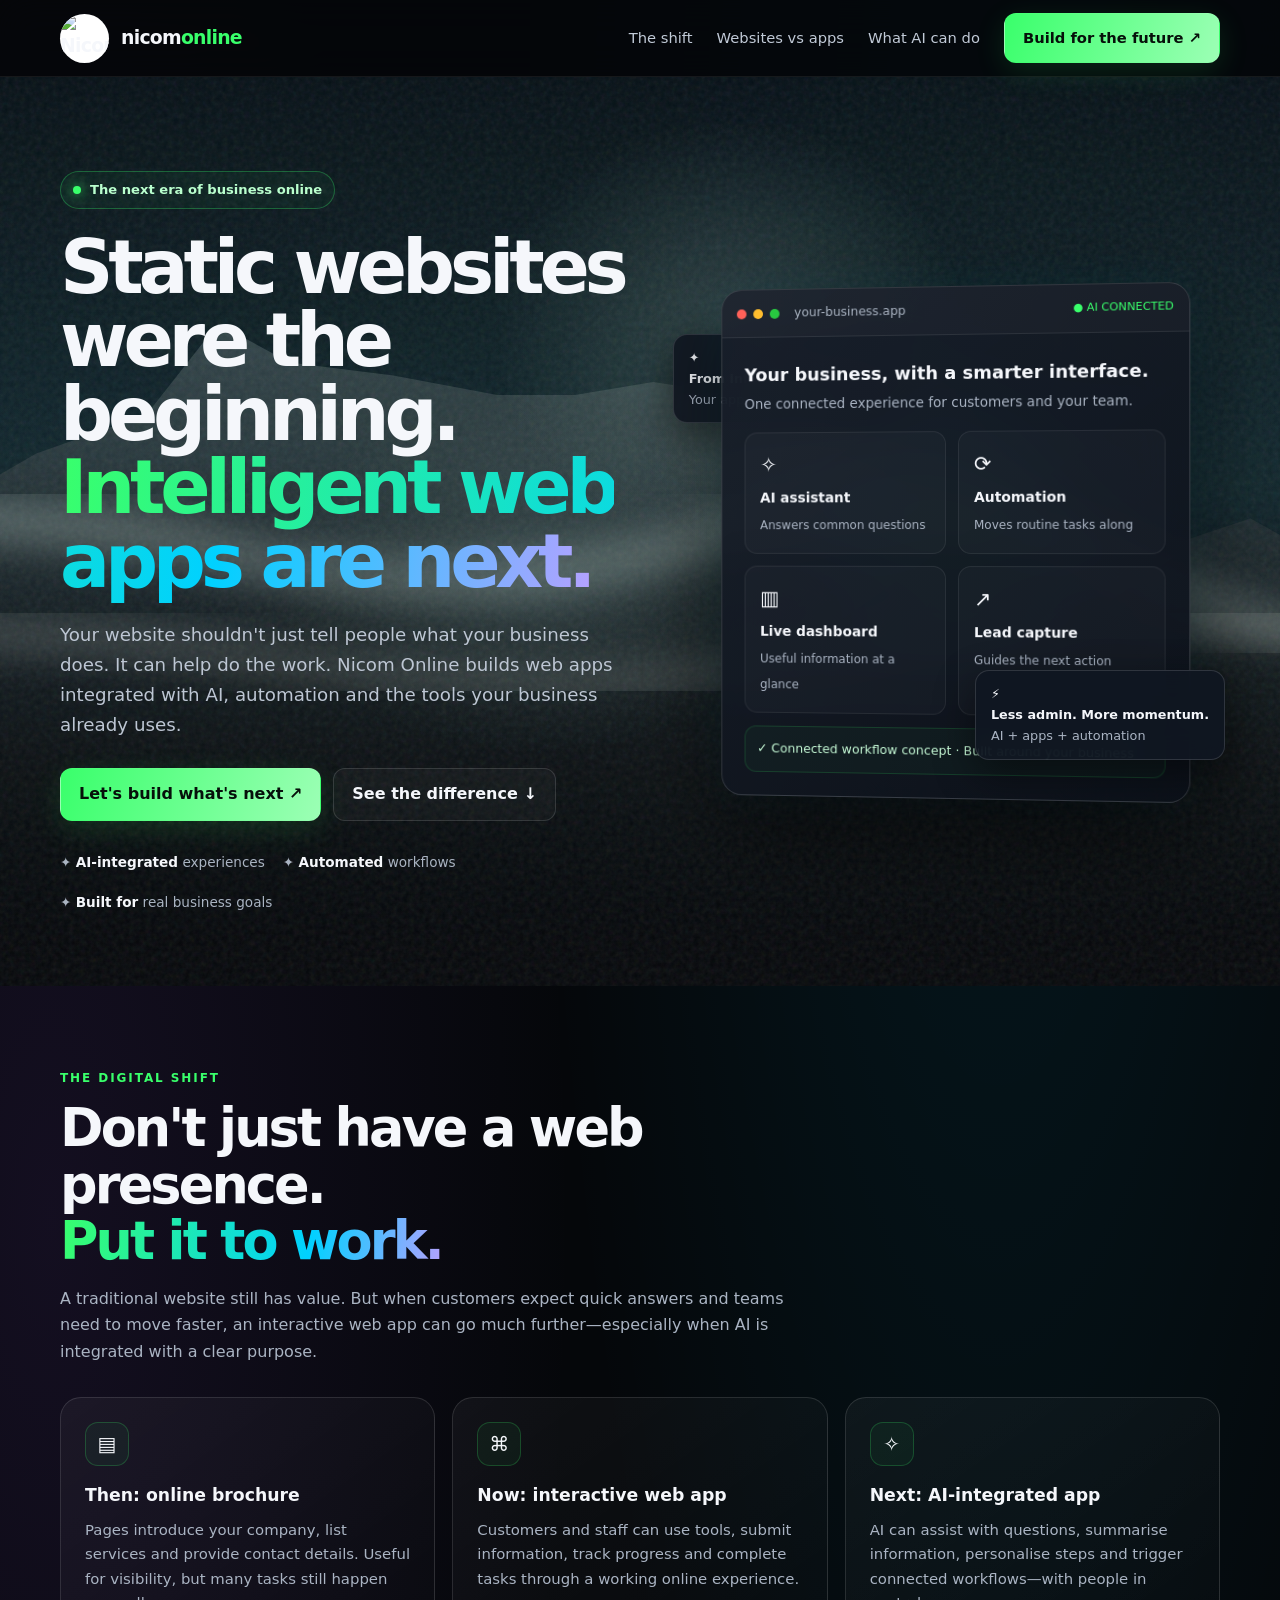
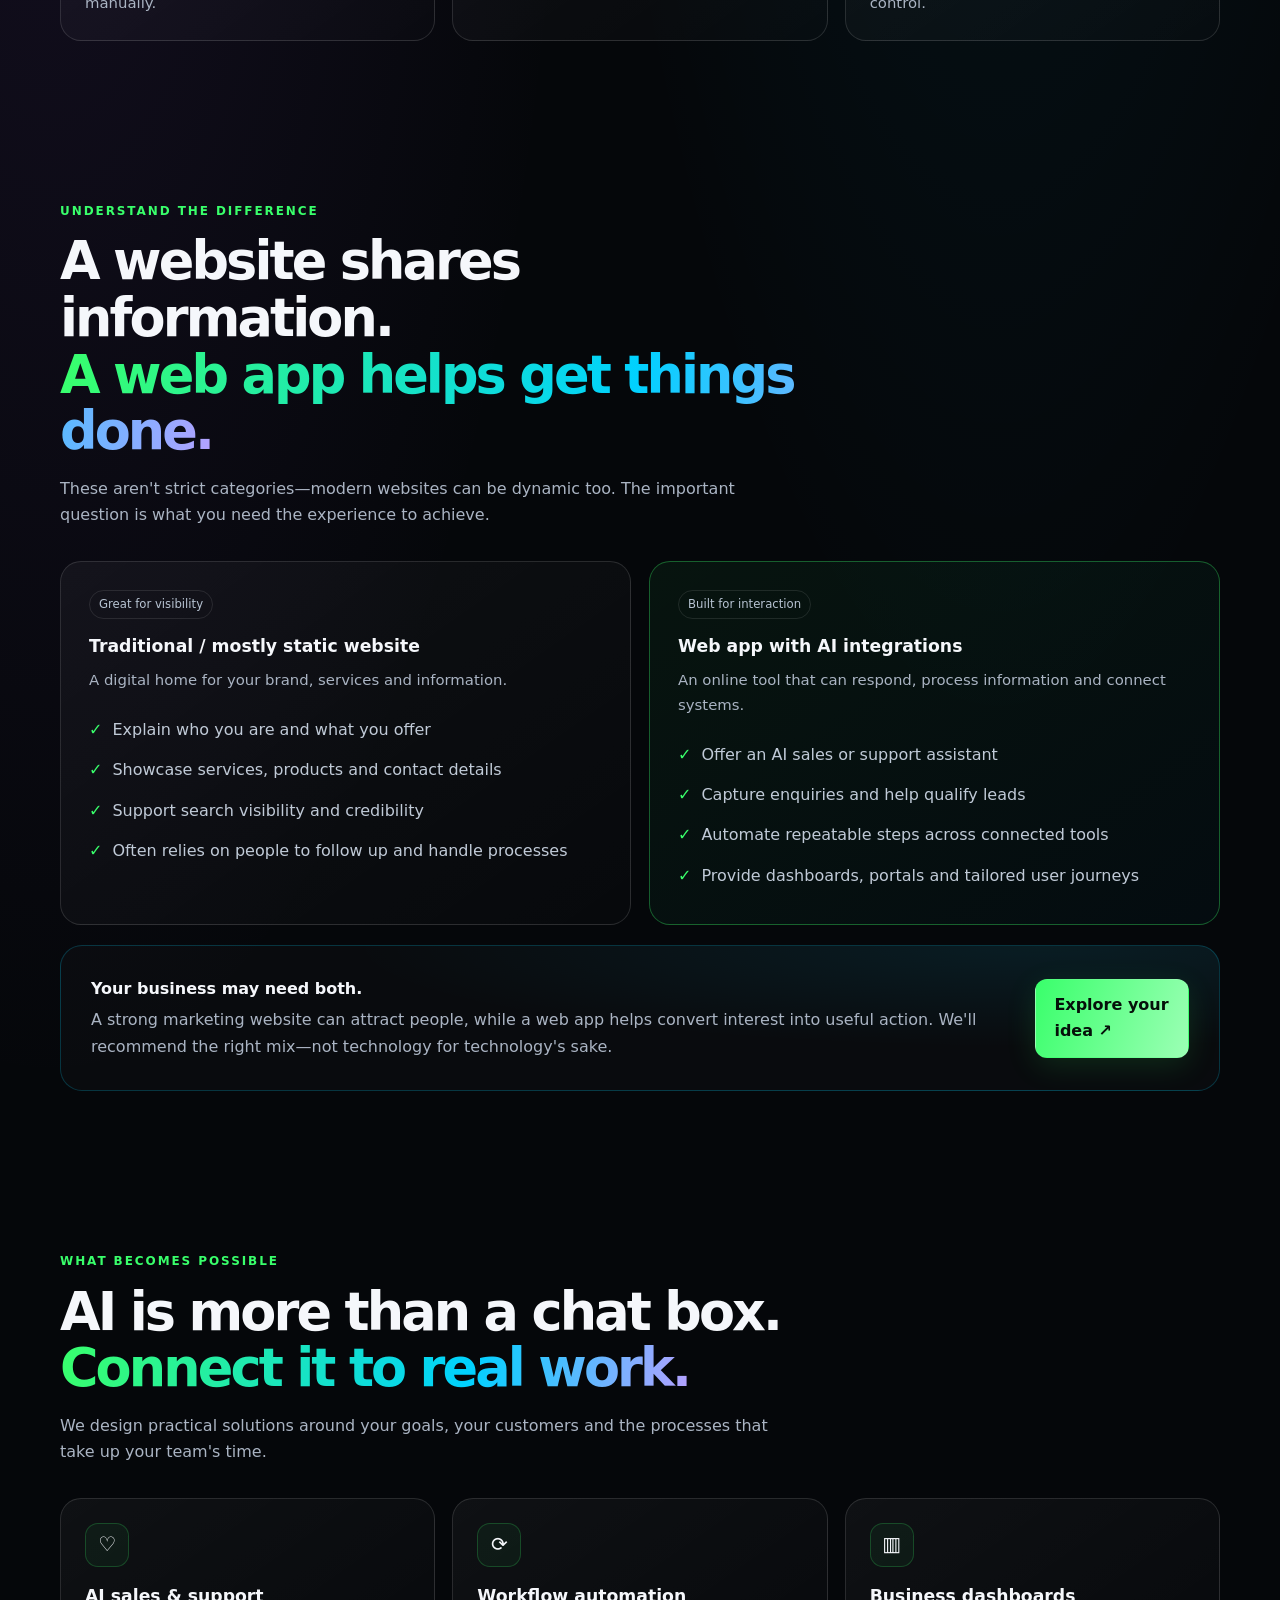
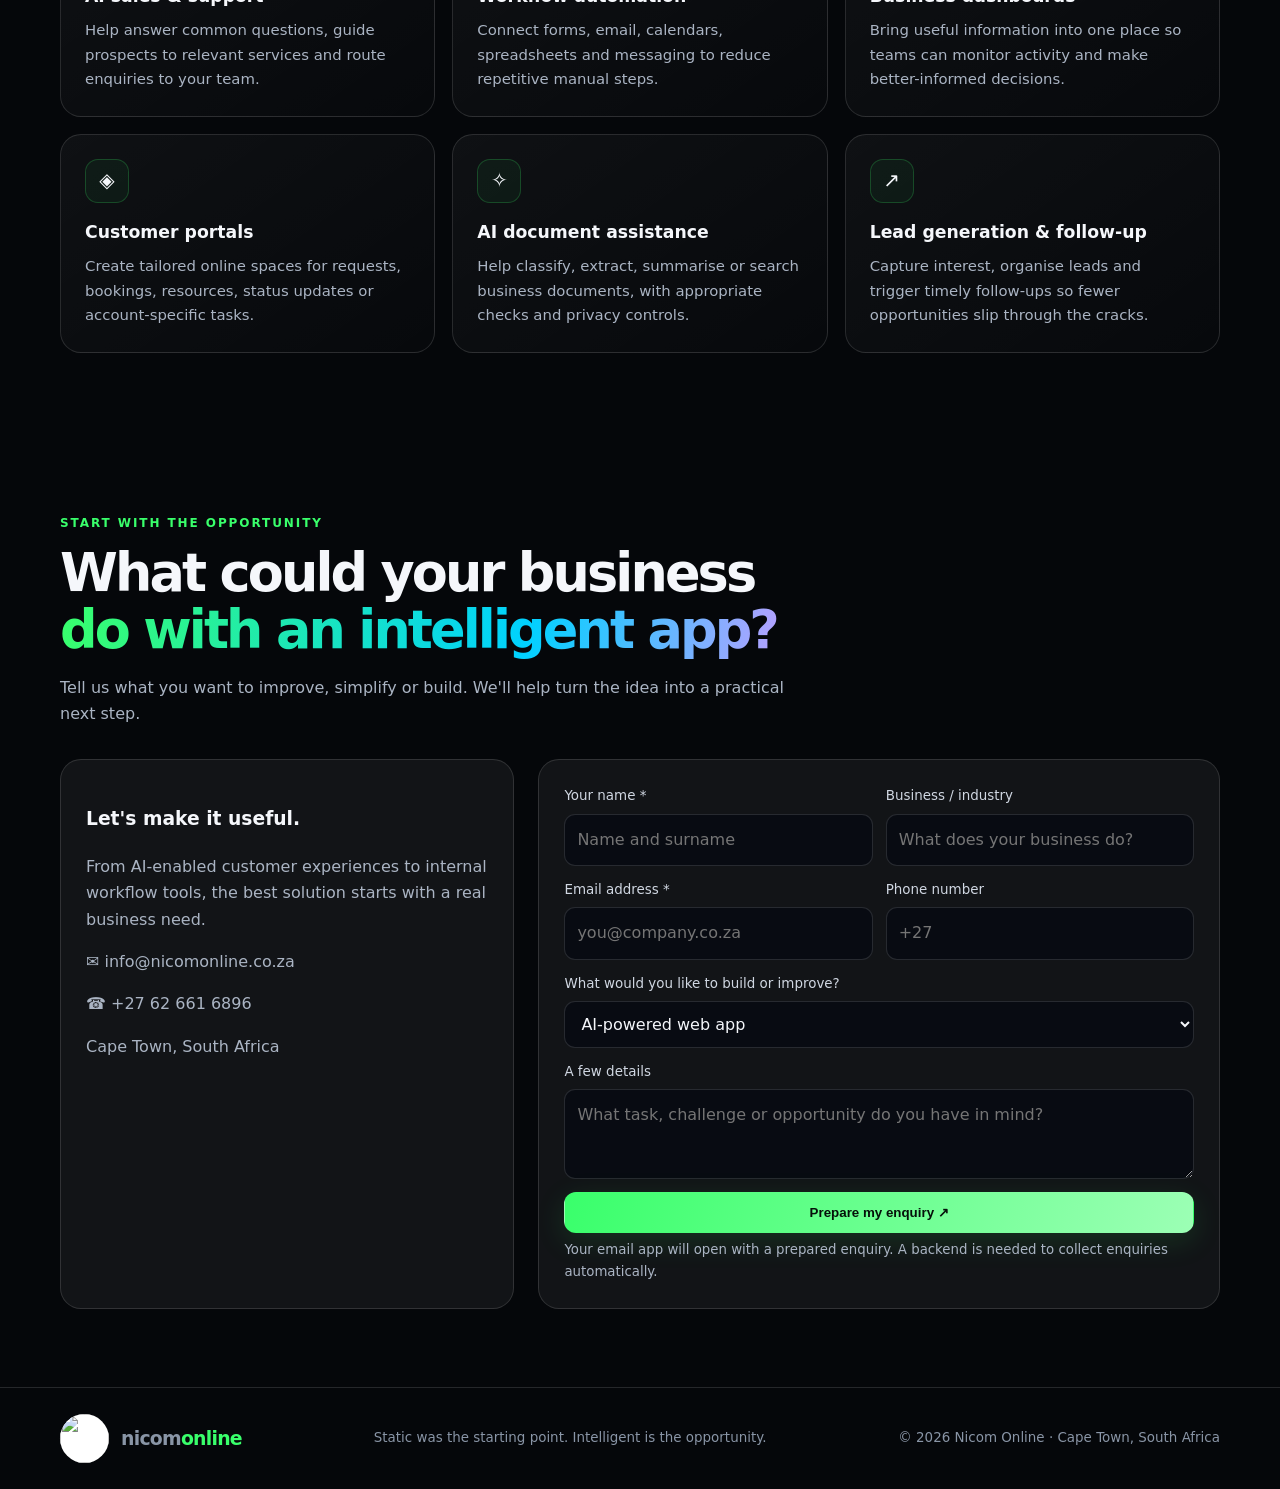
==== index.html @ d686a3f2 "Add grainy foggy Table Mountain-inspired hero background" ====
<!doctype html>
<html lang="en">
<head>
<meta charset="utf-8"><meta name="viewport" content="width=device-width,initial-scale=1"><meta name="theme-color" content="#05070a">
<meta name="description" content="Static websites are only the starting point. Nicom Online builds intelligent web apps with AI integrations that help South African businesses automate work, serve customers and grow.">
<title>Nicom Online — The future is an intelligent web app</title>
<style>
:root{--bg:#05070a;--panel:rgba(255,255,255,.055);--line:rgba(255,255,255,.13);--text:#f5f7fb;--muted:#aab4c3;--green:#39ff6b;--cyan:#00d1ff;--violet:#7b45bd}*{box-sizing:border-box}html{scroll-behavior:smooth;scroll-padding-top:90px}body{margin:0;background:radial-gradient(ellipse at 78% 4%,#00d1ff18,transparent 34%),radial-gradient(ellipse at 4% 26%,#7b45bd20,transparent 30%),var(--bg);color:var(--text);font:16px/1.65 Inter,system-ui,-apple-system,"Segoe UI",sans-serif}a{color:inherit;text-decoration:none}.wrap{width:min(1160px,calc(100% - 40px));margin:auto}.nav{position:sticky;top:0;z-index:20;background:#05070ad9;backdrop-filter:blur(18px);border-bottom:1px solid #ffffff12}.navin{height:76px;display:flex;align-items:center;justify-content:space-between;gap:20px}.brand{display:flex;align-items:center;gap:12px;font-weight:850;font-size:1.18rem;letter-spacing:-.04em}.brand img{width:49px;height:49px;object-fit:contain;border-radius:50%;background:#fff}.brand em{font-style:normal;color:var(--green)}nav{display:flex;align-items:center;gap:24px;color:#c1cad7;font-size:.92rem}nav a:hover{color:var(--green)}.btn{display:inline-flex;align-items:center;justify-content:center;gap:9px;padding:12px 18px;border-radius:12px;font-weight:800;border:1px solid transparent;transition:.2s;cursor:pointer}.btn:hover{transform:translateY(-2px)}.primary{background:linear-gradient(110deg,var(--green),#9cffb5);color:#06100a;box-shadow:0 8px 30px #39ff6b20}.ghost{border-color:var(--line);background:#ffffff08}.hero{position:relative;isolation:isolate;padding:94px 0 72px;overflow:hidden;background:linear-gradient(180deg,rgba(3,10,13,.48),rgba(3,10,13,.35) 48%,#05070a 100%)}.hero:before{content:"";position:absolute;inset:0;z-index:-2;opacity:.9;background-image:radial-gradient(ellipse at 57% 28%,rgba(174,211,197,.22),transparent 23%),radial-gradient(ellipse at 67% 42%,rgba(181,210,205,.24),transparent 17%),radial-gradient(ellipse at 42% 55%,rgba(152,190,188,.19),transparent 25%),linear-gradient(180deg,transparent 0%,rgba(4,12,15,.05) 42%,#05070a 100%),url("data:image/svg+xml,%3Csvg xmlns='http://www.w3.org/2000/svg' viewBox='0 0 1600 700' preserveAspectRatio='xMidYMid slice'%3E%3Cdefs%3E%3ClinearGradient id='m' x2='0' y2='1'%3E%3Cstop stop-color='%23384c50'/%3E%3Cstop offset='1' stop-color='%23030a0d'/%3E%3C/linearGradient%3E%3Cfilter id='f'%3E%3CfeGaussianBlur stdDeviation='15'/%3E%3C/filter%3E%3C/defs%3E%3Cpath d='M0 430L120 390 240 345 335 290 420 260 475 190 530 220 610 230 690 245 750 245 810 235 875 245 940 255 1010 290 1100 320 1180 370 1270 340 1360 390 1450 415 1600 450V700H0Z' fill='url(%23m)'/%3E%3Cpath d='M0 375Q260 315 470 365T850 355T1200 390T1600 370' fill='none' stroke='%23b2c8c2' stroke-opacity='.55' stroke-width='32' filter='url(%23f)'/%3E%3Cpath d='M0 450Q270 410 520 450T980 440T1600 455' fill='none' stroke='%23d5e3db' stroke-opacity='.45' stroke-width='24' filter='url(%23f)'/%3E%3C/svg%3E"),linear-gradient(180deg,#061117 0%,#132c32 46%,#071014 76%);background-size:cover;background-position:center;}.hero:after{content:"";position:absolute;inset:0;z-index:-1;pointer-events:none;opacity:.14;background-image:url("data:image/svg+xml,%3Csvg viewBox='0 0 180 180' xmlns='http://www.w3.org/2000/svg'%3E%3Cfilter id='n'%3E%3CfeTurbulence type='fractalNoise' baseFrequency='.92' numOctaves='3' stitchTiles='stitch'/%3E%3C/filter%3E%3Crect width='100%25' height='100%25' filter='url(%23n)' opacity='.65'/%3E%3C/svg%3E");mix-blend-mode:screen}.hero-grid{position:relative;z-index:1;display:grid;grid-template-columns:1.04fr .96fr;gap:45px;align-items:center}.eyebrow{display:inline-flex;gap:9px;align-items:center;border:1px solid #39ff6b4a;border-radius:50px;padding:7px 12px;color:#baffce;background:#39ff6b0b;font-size:.82rem;font-weight:750}.pulse{width:8px;height:8px;border-radius:50%;background:var(--green);box-shadow:0 0 13px var(--green)}h1{font-size:clamp(2.8rem,5.8vw,5.35rem);line-height:.99;letter-spacing:-.07em;margin:22px 0}h2{font-size:clamp(2rem,4.1vw,3.45rem);line-height:1.08;letter-spacing:-.055em;margin:10px 0 15px}.grad{background:linear-gradient(100deg,var(--green),var(--cyan) 65%,#b5a1ff);background-clip:text;-webkit-background-clip:text;color:transparent}.lead{font-size:1.14rem;color:#bdc6d3;max-width:620px}.actions{display:flex;gap:12px;flex-wrap:wrap;margin-top:28px}.proof{display:flex;gap:18px;flex-wrap:wrap;color:#aab4c2;font-size:.85rem;margin-top:30px}.proof b{color:#f5f7fb}.window-wrap{position:relative;min-height:445px;display:grid;place-items:center}.glow{position:absolute;width:310px;height:310px;border-radius:50%;background:radial-gradient(circle,#39ff6b4a,#00d1ff24 48%,transparent 72%);filter:blur(12px);animation:float 7s ease-in-out infinite}.window{position:relative;width:min(100%,470px);border:1px solid #ffffff26;border-radius:21px;overflow:hidden;background:linear-gradient(145deg,#171e29ed,#0b1019f2);box-shadow:0 30px 90px #0009,0 0 50px #00d1ff12;backdrop-filter:blur(22px);transform:perspective(1000px) rotateY(-4deg)}.titlebar{height:48px;display:flex;align-items:center;gap:7px;padding:0 15px;border-bottom:1px solid #ffffff14;background:#ffffff06}.control{width:10px;height:10px;border-radius:50%;background:#ff6159}.control:nth-child(2){background:#ffbd2e}.control:nth-child(3){background:#28c840}.windowname{margin-left:8px;color:#aab4c2;font-size:.78rem}.status{margin-left:auto;color:var(--green);font-size:.7rem}.appbody{padding:23px}.appbody h3{margin:0;font-size:1.12rem}.appbody>p{margin:3px 0 18px;color:var(--muted);font-size:.85rem}.modules{display:grid;grid-template-columns:1fr 1fr;gap:12px}.module{border:1px solid #ffffff12;background:#ffffff06;border-radius:13px;padding:15px}.module span{font-size:1.3rem}.module b{display:block;font-size:.87rem;margin:5px 0 2px}.module small{color:var(--muted);font-size:.75rem}.activity{margin-top:13px;border:1px solid #39ff6b27;background:#39ff6b08;border-radius:12px;padding:12px;font-size:.79rem;color:#c7fbd7}.float{position:absolute;padding:12px 15px;background:#101722e8;border:1px solid #ffffff22;border-radius:14px;box-shadow:0 14px 40px #0007;font-size:.8rem;backdrop-filter:blur(15px)}.float b{display:block}.f1{top:48px;left:-12px}.f2{right:-5px;bottom:39px}.section{padding:78px 0}.head{max-width:740px;margin-bottom:32px}.kicker{font-size:.75rem;text-transform:uppercase;letter-spacing:.16em;font-weight:850;color:var(--green)}.head p,.muted{color:var(--muted)}.grid{display:grid;grid-template-columns:repeat(3,1fr);gap:17px}.card{border:1px solid var(--line);border-radius:21px;padding:24px;background:linear-gradient(145deg,#ffffff0b,#ffffff03);transition:transform .25s,border-color .25s}.card:hover{transform:translateY(-5px);border-color:#39ff6b60}\n/* Then / Now / Next: neon glassmorphism cards */\n#shift .grid .card{position:relative;overflow:hidden;background:linear-gradient(145deg,rgba(255,255,255,.105),rgba(255,255,255,.025));backdrop-filter:blur(18px);-webkit-backdrop-filter:blur(18px);border:1px solid rgba(57,255,107,.38);box-shadow:inset 0 1px 0 rgba(255,255,255,.12),0 0 18px rgba(57,255,107,.10),0 12px 35px rgba(0,0,0,.22)}\n#shift .grid .card:before{content:\"\";position:absolute;inset:0;pointer-events:none;background:linear-gradient(130deg,rgba(57,255,107,.10),transparent 48%);opacity:.8}\n#shift .grid .card>*{position:relative}\n#shift .grid .card:hover{transform:translateY(-7px);border-color:rgba(57,255,107,.9);box-shadow:inset 0 1px 0 rgba(255,255,255,.18),0 0 12px rgba(57,255,107,.35),0 0 34px rgba(57,255,107,.20),0 18px 42px rgba(0,0,0,.32)}\n#shift .grid .card .ico{box-shadow:0 0 18px rgba(57,255,107,.15);border-color:rgba(57,255,107,.48)}.ico{display:grid;place-items:center;width:44px;height:44px;border:1px solid #39ff6b35;background:#39ff6b0c;border-radius:13px;margin-bottom:15px;font-size:1.25rem}.card h3{margin:0 0 8px;font-size:1.08rem}.card p{margin:0;color:var(--muted);font-size:.93rem}.compare{display:grid;grid-template-columns:1fr 1fr;gap:18px}.compare .card{padding:28px}.compare .card:last-child{border-color:#39ff6b55;background:linear-gradient(145deg,#39ff6b0e,#00d1ff07)}.badge{display:inline-block;border:1px solid #ffffff1a;border-radius:50px;padding:4px 9px;font-size:.73rem;color:#b7c3d2;margin-bottom:13px}.ticks{padding:0;list-style:none;margin:17px 0 0}.ticks li{padding:7px 0;color:#c0cad7}.ticks li:before{content:"✓";color:var(--green);font-weight:900;margin-right:10px}.callout{display:flex;justify-content:space-between;align-items:center;gap:24px;padding:30px;border:1px solid #00d1ff35;border-radius:22px;background:radial-gradient(ellipse at 85% 0%,#00d1ff16,transparent 50%),#ffffff05;margin-top:20px}.callout p{color:var(--muted);margin:5px 0 0}.contact{display:grid;grid-template-columns:.8fr 1.2fr;gap:24px}.box{border:1px solid var(--line);border-radius:21px;padding:25px;background:var(--panel)}.box p{color:var(--muted)}.form{display:grid;grid-template-columns:1fr 1fr;gap:13px}.field{display:flex;flex-direction:column;gap:6px}.field.full{grid-column:1/-1}.field label{font-size:.84rem;color:#d0d7e2}.field input,.field select,.field textarea{width:100%;background:#080b12;color:var(--text);border:1px solid #ffffff20;border-radius:11px;padding:12px;font:inherit}.field textarea{min-height:90px}.footer{padding:26px 0;border-top:1px solid var(--line);color:#8995a6;font-size:.84rem}.footin{display:flex;justify-content:space-between;align-items:center;gap:15px;flex-wrap:wrap}.reveal{opacity:0;transform:translateY(16px);transition:opacity .65s,transform .65s}.reveal.show{opacity:1;transform:none}.mobile{display:none}@keyframes float{50%{transform:translateY(-13px)}}@media(max-width:850px){.hero-grid{grid-template-columns:1fr}.window-wrap{max-width:560px;width:100%;margin:auto}.grid{grid-template-columns:1fr 1fr}.contact{grid-template-columns:1fr}nav{gap:13px}}@media(max-width:600px){.wrap{width:calc(100% - 28px)}.navin{height:67px}.brand img{width:42px;height:42px}nav{display:none;position:absolute;top:66px;left:0;right:0;background:#090d14;padding:20px;flex-direction:column;align-items:stretch;border-bottom:1px solid var(--line)}nav.open{display:flex}.mobile{display:block;background:none;color:white;border:1px solid var(--line);border-radius:10px;padding:8px 12px}.hero{padding:56px 0 35px}h1{font-size:clamp(2.65rem,13vw,4rem)}.lead{font-size:1rem}.window-wrap{min-height:365px}.window{transform:none}.glow{width:240px;height:240px}.f1{left:-2px;top:15px}.f2{right:-2px;bottom:13px}.float{font-size:.72rem;padding:9px 11px}.section{padding:58px 0}.grid,.compare{grid-template-columns:1fr}.card,.compare .card{padding:21px}.callout{align-items:flex-start;flex-direction:column;padding:23px}.form{grid-template-columns:1fr}.field.full{grid-column:auto}.footin{align-items:flex-start;flex-direction:column}}@media(prefers-reduced-motion:reduce){*,*:before,*:after{animation:none!important;transition:none!important;scroll-behavior:auto!important}.reveal{opacity:1;transform:none}}
</style></head>
<body>
<header class="nav"><div class="wrap navin"><a class="brand" href="#home"><img src="/nicom-logo.png" alt="Nicom Online official logo"><span>nicom<em>online</em></span></a><button class="mobile" aria-label="Toggle menu" aria-expanded="false">☰</button><nav id="nav"><a href="#shift">The shift</a><a href="#difference">Websites vs apps</a><a href="#possibilities">What AI can do</a><a href="#contact" class="btn primary">Build for the future ↗</a></nav></div></header>
<main>
<section class="hero" id="home"><div class="wrap hero-grid"><div><span class="eyebrow"><i class="pulse"></i> The next era of business online</span><h1>Static websites were the beginning.<br><span class="grad">Intelligent web apps are next.</span></h1><p class="lead">Your website shouldn't just tell people what your business does. It can help do the work. Nicom Online builds web apps integrated with AI, automation and the tools your business already uses.</p><div class="actions"><a class="btn primary" href="#contact">Let's build what's next ↗</a><a class="btn ghost" href="#difference">See the difference ↓</a></div><div class="proof"><span>✦ <b>AI-integrated</b> experiences</span><span>✦ <b>Automated</b> workflows</span><span>✦ <b>Built for</b> real business goals</span></div></div><div class="window-wrap"><div class="glow"></div><div class="float f1">✦ <b>From information to action</b><span class="muted">Your app can do more.</span></div><div class="window"><div class="titlebar"><i class="control"></i><i class="control"></i><i class="control"></i><span class="windowname">your-business.app</span><span class="status">● AI CONNECTED</span></div><div class="appbody"><h3>Your business, with a smarter interface.</h3><p>One connected experience for customers and your team.</p><div class="modules"><div class="module"><span>✧</span><b>AI assistant</b><small>Answers common questions</small></div><div class="module"><span>⟳</span><b>Automation</b><small>Moves routine tasks along</small></div><div class="module"><span>▥</span><b>Live dashboard</b><small>Useful information at a glance</small></div><div class="module"><span>↗</span><b>Lead capture</b><small>Guides the next action</small></div></div><div class="activity">✓ Connected workflow concept · Built around your business</div></div></div><div class="float f2">⚡ <b>Less admin. More momentum.</b><span class="muted">AI + apps + automation</span></div></div></div></section>
<section class="section" id="shift"><div class="wrap"><div class="head reveal"><span class="kicker">The digital shift</span><h2>Don't just have a web presence.<br><span class="grad">Put it to work.</span></h2><p>A traditional website still has value. But when customers expect quick answers and teams need to move faster, an interactive web app can go much further—especially when AI is integrated with a clear purpose.</p></div><div class="grid"><article class="card reveal"><div class="ico">▤</div><h3>Then: online brochure</h3><p>Pages introduce your company, list services and provide contact details. Useful for visibility, but many tasks still happen manually.</p></article><article class="card reveal"><div class="ico">⌘</div><h3>Now: interactive web app</h3><p>Customers and staff can use tools, submit information, track progress and complete tasks through a working online experience.</p></article><article class="card reveal"><div class="ico">✧</div><h3>Next: AI-integrated app</h3><p>AI can assist with questions, summarise information, personalise steps and trigger connected workflows—with people in control.</p></article></div></div></section>
<section class="section" id="difference"><div class="wrap"><div class="head reveal"><span class="kicker">Understand the difference</span><h2>A website shares information.<br><span class="grad">A web app helps get things done.</span></h2><p>These aren't strict categories—modern websites can be dynamic too. The important question is what you need the experience to achieve.</p></div><div class="compare"><article class="card reveal"><span class="badge">Great for visibility</span><h3>Traditional / mostly static website</h3><p class="muted">A digital home for your brand, services and information.</p><ul class="ticks"><li>Explain who you are and what you offer</li><li>Showcase services, products and contact details</li><li>Support search visibility and credibility</li><li>Often relies on people to follow up and handle processes</li></ul></article><article class="card reveal"><span class="badge">Built for interaction</span><h3>Web app with AI integrations</h3><p class="muted">An online tool that can respond, process information and connect systems.</p><ul class="ticks"><li>Offer an AI sales or support assistant</li><li>Capture enquiries and help qualify leads</li><li>Automate repeatable steps across connected tools</li><li>Provide dashboards, portals and tailored user journeys</li></ul></article></div><div class="callout reveal"><div><strong>Your business may need both.</strong><p>A strong marketing website can attract people, while a web app helps convert interest into useful action. We'll recommend the right mix—not technology for technology's sake.</p></div><a class="btn primary" href="#contact">Explore your idea ↗</a></div></div></section>
<section class="section" id="possibilities"><div class="wrap"><div class="head reveal"><span class="kicker">What becomes possible</span><h2>AI is more than a chat box.<br><span class="grad">Connect it to real work.</span></h2><p>We design practical solutions around your goals, your customers and the processes that take up your team's time.</p></div><div class="grid"><article class="card reveal"><div class="ico">♡</div><h3>AI sales & support</h3><p>Help answer common questions, guide prospects to relevant services and route enquiries to your team.</p></article><article class="card reveal"><div class="ico">⟳</div><h3>Workflow automation</h3><p>Connect forms, email, calendars, spreadsheets and messaging to reduce repetitive manual steps.</p></article><article class="card reveal"><div class="ico">▥</div><h3>Business dashboards</h3><p>Bring useful information into one place so teams can monitor activity and make better-informed decisions.</p></article><article class="card reveal"><div class="ico">◈</div><h3>Customer portals</h3><p>Create tailored online spaces for requests, bookings, resources, status updates or account-specific tasks.</p></article><article class="card reveal"><div class="ico">✧</div><h3>AI document assistance</h3><p>Help classify, extract, summarise or search business documents, with appropriate checks and privacy controls.</p></article><article class="card reveal"><div class="ico">↗</div><h3>Lead generation & follow-up</h3><p>Capture interest, organise leads and trigger timely follow-ups so fewer opportunities slip through the cracks.</p></article></div></div></section>
<section class="section" id="contact"><div class="wrap"><div class="head reveal"><span class="kicker">Start with the opportunity</span><h2>What could your business<br><span class="grad">do with an intelligent app?</span></h2><p>Tell us what you want to improve, simplify or build. We'll help turn the idea into a practical next step.</p></div><div class="contact"><div class="box reveal"><h3>Let's make it useful.</h3><p>From AI-enabled customer experiences to internal workflow tools, the best solution starts with a real business need.</p><p>✉ <a href="mailto:info@nicomonline.co.za">info@nicomonline.co.za</a></p><p>☎ <a href="tel:+27626616896">+27 62 661 6896</a></p><p>Cape Town, South Africa</p></div><div class="box reveal"><form class="form" id="leadform"><div class="field"><label for="name">Your name *</label><input id="name" name="name" required autocomplete="name" placeholder="Name and surname"></div><div class="field"><label for="business">Business / industry</label><input id="business" name="business" placeholder="What does your business do?"></div><div class="field"><label for="email">Email address *</label><input id="email" name="email" type="email" required autocomplete="email" placeholder="you@company.co.za"></div><div class="field"><label for="phone">Phone number</label><input id="phone" name="phone" type="tel" placeholder="+27"></div><div class="field full"><label for="idea">What would you like to build or improve?</label><select id="idea" name="idea"><option>AI-powered web app</option><option>AI sales or support agent</option><option>Workflow automation</option><option>Website or e-commerce</option><option>Customer portal or dashboard</option><option>Not sure yet — help me explore</option></select></div><div class="field full"><label for="notes">A few details</label><textarea id="notes" name="notes" placeholder="What task, challenge or opportunity do you have in mind?"></textarea></div><div class="field full"><button class="btn primary" type="submit">Prepare my enquiry ↗</button><small class="muted" id="formnote">Your email app will open with a prepared enquiry. A backend is needed to collect enquiries automatically.</small></div></form></div></div></div></section>
</main><footer class="footer"><div class="wrap footin"><a class="brand" href="#home"><img src="/nicom-logo.png" alt=""><span>nicom<em>online</em></span></a><span>Static was the starting point. Intelligent is the opportunity.</span><span>© <span id="year"></span> Nicom Online · Cape Town, South Africa</span></div></footer>
<script>
const toggle=document.querySelector('.mobile'),nav=document.querySelector('#nav');toggle.addEventListener('click',()=>{const open=nav.classList.toggle('open');toggle.setAttribute('aria-expanded',String(open));toggle.textContent=open?'✕':'☰'});nav.querySelectorAll('a').forEach(a=>a.addEventListener('click',()=>{nav.classList.remove('open');toggle.setAttribute('aria-expanded','false');toggle.textContent='☰'}));document.querySelector('#year').textContent=new Date().getFullYear();const observer=new IntersectionObserver(es=>es.forEach(e=>{if(e.isIntersecting){e.target.classList.add('show');observer.unobserve(e.target)}}),{threshold:.12});document.querySelectorAll('.reveal').forEach(e=>observer.observe(e));document.querySelector('#leadform').addEventListener('submit',e=>{e.preventDefault();const f=new FormData(e.currentTarget);const subject=encodeURIComponent('Nicom Online enquiry — '+f.get('idea'));const body=encodeURIComponent('Name: '+f.get('name')+'\nBusiness / industry: '+f.get('business')+'\nEmail: '+f.get('email')+'\nPhone: '+f.get('phone')+'\nInterest: '+f.get('idea')+'\n\nNotes:\n'+f.get('notes'));document.querySelector('#formnote').textContent='Opening your email app with the enquiry prepared. Send it to complete your request.';location.href='mailto:info@nicomonline.co.za?subject='+subject+'&body='+body});
</script></body></html>
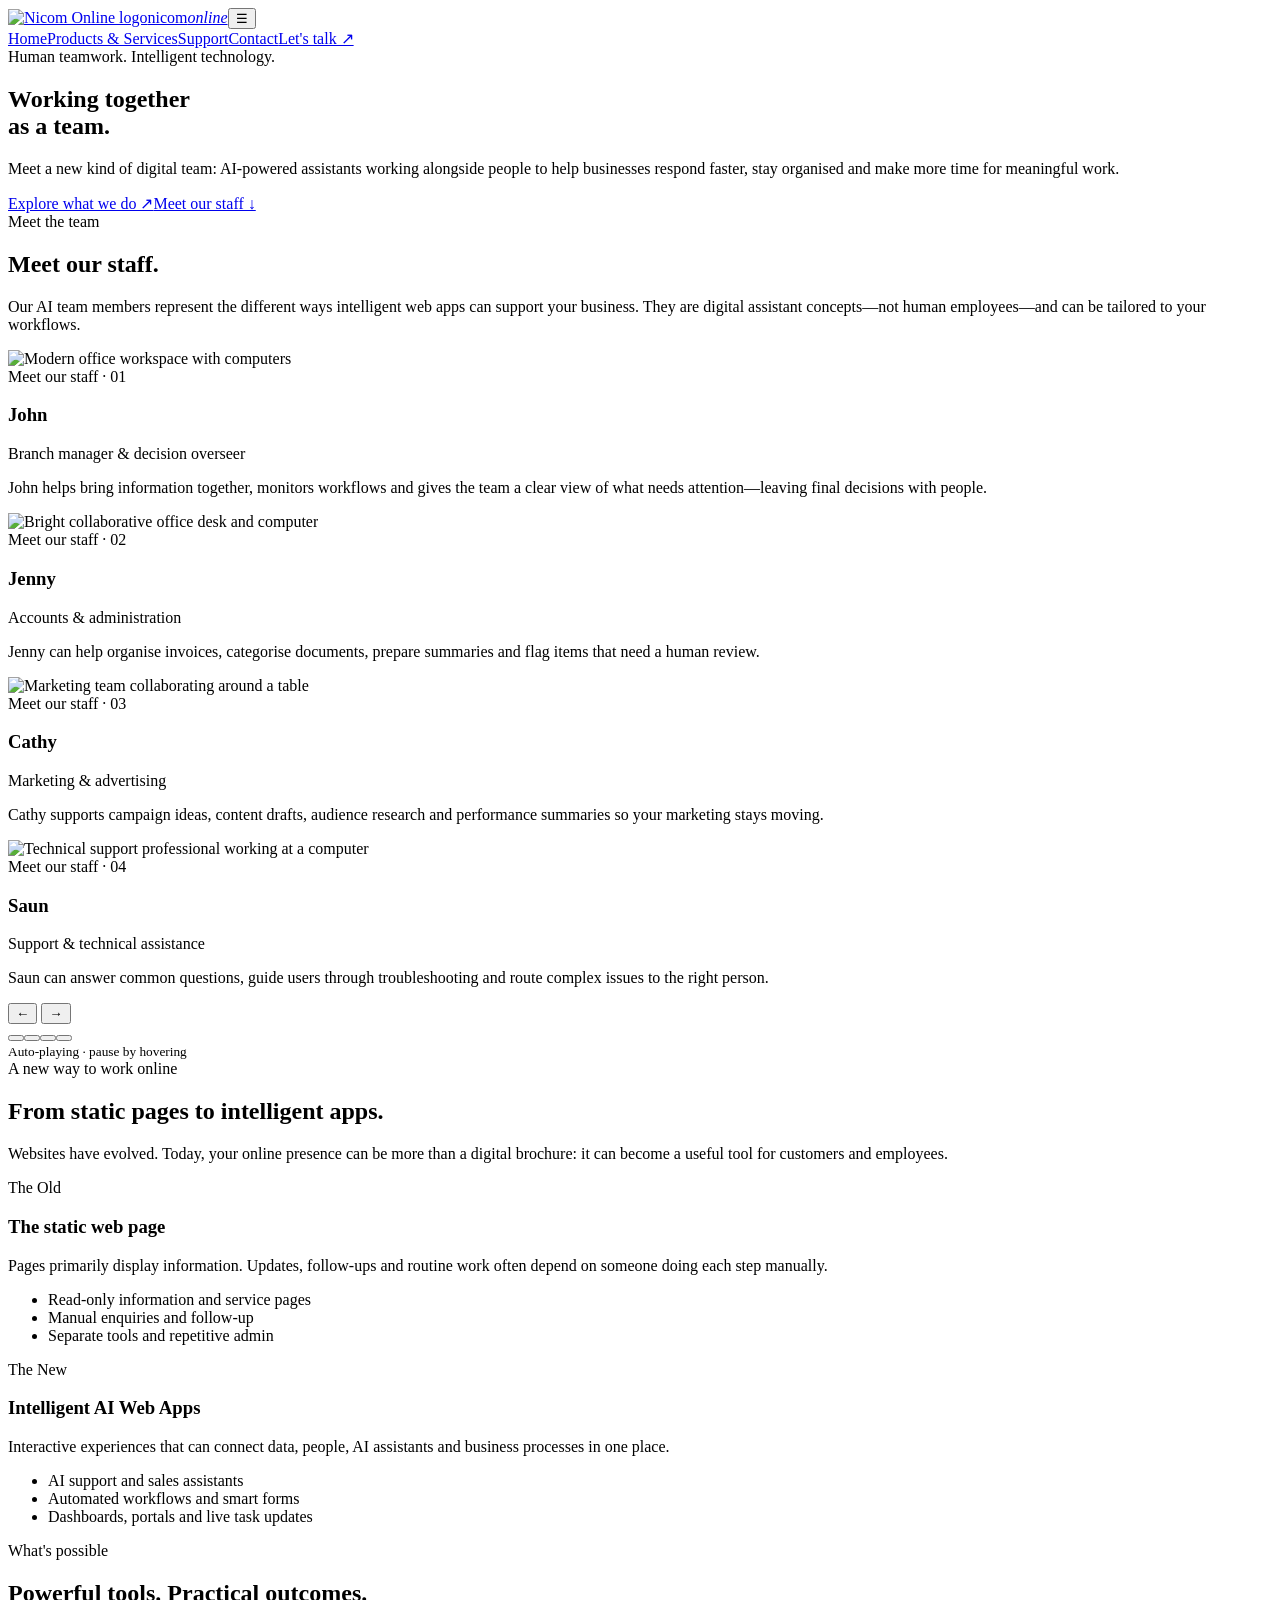
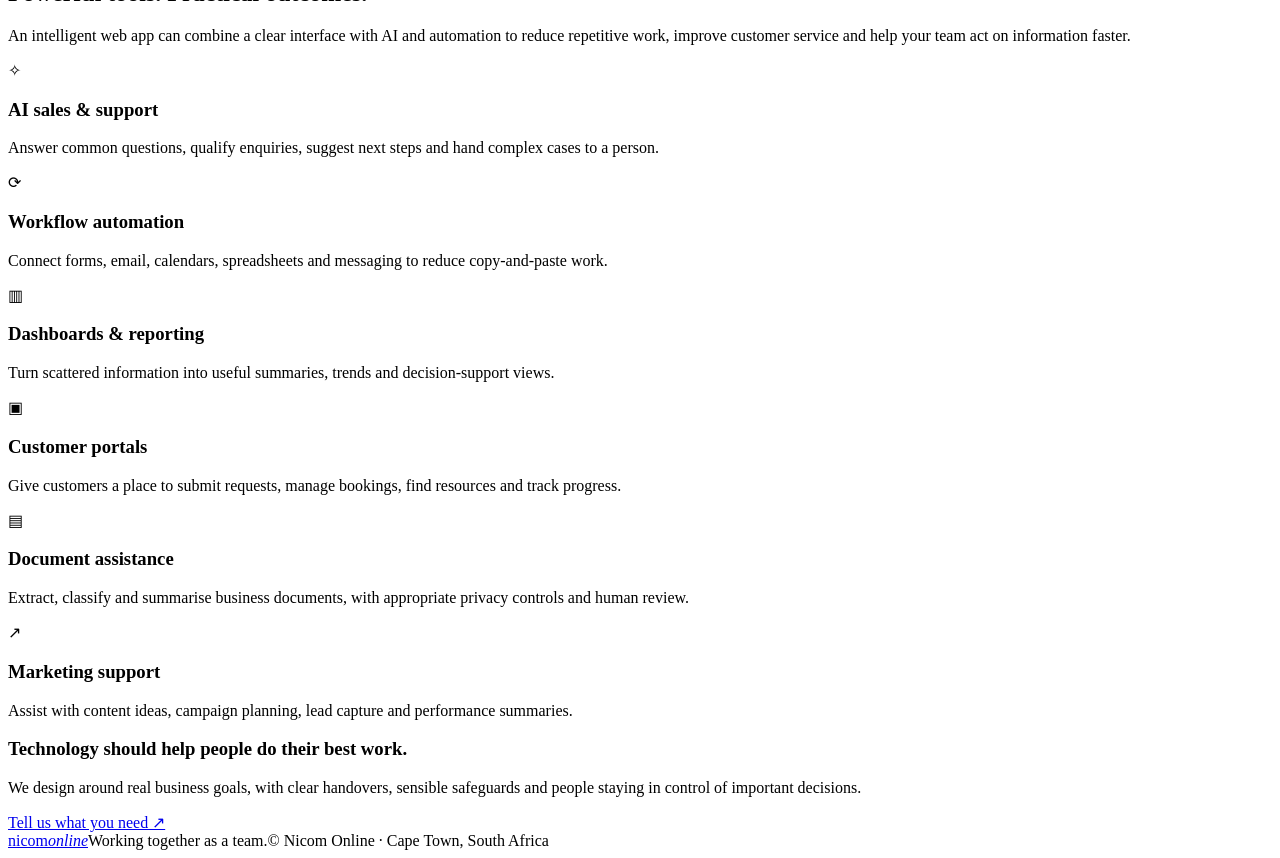
==== commit 353a8a56: "Redesign homepage with glassmorphism AI staff slider" ====
--- a/index.html
+++ b/index.html
@@ -1,21 +1,12 @@
-<!doctype html>
-<html lang="en">
-<head>
-<meta charset="utf-8"><meta name="viewport" content="width=device-width,initial-scale=1"><meta name="theme-color" content="#05070a">
-<meta name="description" content="Static websites are only the starting point. Nicom Online builds intelligent web apps with AI integrations that help South African businesses automate work, serve customers and grow.">
-<title>Nicom Online — The future is an intelligent web app</title>
-<style>
-:root{--bg:#05070a;--panel:rgba(255,255,255,.055);--line:rgba(255,255,255,.13);--text:#f5f7fb;--muted:#aab4c3;--green:#39ff6b;--cyan:#00d1ff;--violet:#7b45bd}*{box-sizing:border-box}html{scroll-behavior:smooth;scroll-padding-top:90px}body{margin:0;background:radial-gradient(ellipse at 78% 4%,#00d1ff18,transparent 34%),radial-gradient(ellipse at 4% 26%,#7b45bd20,transparent 30%),var(--bg);color:var(--text);font:16px/1.65 Inter,system-ui,-apple-system,"Segoe UI",sans-serif}a{color:inherit;text-decoration:none}.wrap{width:min(1160px,calc(100% - 40px));margin:auto}.nav{position:sticky;top:0;z-index:20;background:#05070ad9;backdrop-filter:blur(18px);border-bottom:1px solid #ffffff12}.navin{height:76px;display:flex;align-items:center;justify-content:space-between;gap:20px}.brand{display:flex;align-items:center;gap:12px;font-weight:850;font-size:1.18rem;letter-spacing:-.04em}.brand img{width:49px;height:49px;object-fit:contain;border-radius:50%;background:#fff}.brand em{font-style:normal;color:var(--green)}nav{display:flex;align-items:center;gap:24px;color:#c1cad7;font-size:.92rem}nav a:hover{color:var(--green)}.btn{display:inline-flex;align-items:center;justify-content:center;gap:9px;padding:12px 18px;border-radius:12px;font-weight:800;border:1px solid transparent;transition:.2s;cursor:pointer}.btn:hover{transform:translateY(-2px)}.primary{background:linear-gradient(110deg,var(--green),#9cffb5);color:#06100a;box-shadow:0 8px 30px #39ff6b20}.ghost{border-color:var(--line);background:#ffffff08}.hero{position:relative;isolation:isolate;padding:94px 0 72px;overflow:hidden;background:linear-gradient(180deg,rgba(3,10,13,.48),rgba(3,10,13,.35) 48%,#05070a 100%)}.hero:before{content:"";position:absolute;inset:0;z-index:-2;opacity:.9;background-image:radial-gradient(ellipse at 57% 28%,rgba(174,211,197,.22),transparent 23%),radial-gradient(ellipse at 67% 42%,rgba(181,210,205,.24),transparent 17%),radial-gradient(ellipse at 42% 55%,rgba(152,190,188,.19),transparent 25%),linear-gradient(180deg,transparent 0%,rgba(4,12,15,.05) 42%,#05070a 100%),url("data:image/svg+xml,%3Csvg xmlns='http://www.w3.org/2000/svg' viewBox='0 0 1600 700' preserveAspectRatio='xMidYMid slice'%3E%3Cdefs%3E%3ClinearGradient id='m' x2='0' y2='1'%3E%3Cstop stop-color='%23384c50'/%3E%3Cstop offset='1' stop-color='%23030a0d'/%3E%3C/linearGradient%3E%3Cfilter id='f'%3E%3CfeGaussianBlur stdDeviation='15'/%3E%3C/filter%3E%3C/defs%3E%3Cpath d='M0 430L120 390 240 345 335 290 420 260 475 190 530 220 610 230 690 245 750 245 810 235 875 245 940 255 1010 290 1100 320 1180 370 1270 340 1360 390 1450 415 1600 450V700H0Z' fill='url(%23m)'/%3E%3Cpath d='M0 375Q260 315 470 365T850 355T1200 390T1600 370' fill='none' stroke='%23b2c8c2' stroke-opacity='.55' stroke-width='32' filter='url(%23f)'/%3E%3Cpath d='M0 450Q270 410 520 450T980 440T1600 455' fill='none' stroke='%23d5e3db' stroke-opacity='.45' stroke-width='24' filter='url(%23f)'/%3E%3C/svg%3E"),linear-gradient(180deg,#061117 0%,#132c32 46%,#071014 76%);background-size:cover;background-position:center;}.hero:after{content:"";position:absolute;inset:0;z-index:-1;pointer-events:none;opacity:.14;background-image:url("data:image/svg+xml,%3Csvg viewBox='0 0 180 180' xmlns='http://www.w3.org/2000/svg'%3E%3Cfilter id='n'%3E%3CfeTurbulence type='fractalNoise' baseFrequency='.92' numOctaves='3' stitchTiles='stitch'/%3E%3C/filter%3E%3Crect width='100%25' height='100%25' filter='url(%23n)' opacity='.65'/%3E%3C/svg%3E");mix-blend-mode:screen}.hero-grid{position:relative;z-index:1;display:grid;grid-template-columns:1.04fr .96fr;gap:45px;align-items:center}.eyebrow{display:inline-flex;gap:9px;align-items:center;border:1px solid #39ff6b4a;border-radius:50px;padding:7px 12px;color:#baffce;background:#39ff6b0b;font-size:.82rem;font-weight:750}.pulse{width:8px;height:8px;border-radius:50%;background:var(--green);box-shadow:0 0 13px var(--green)}h1{font-size:clamp(2.8rem,5.8vw,5.35rem);line-height:.99;letter-spacing:-.07em;margin:22px 0}h2{font-size:clamp(2rem,4.1vw,3.45rem);line-height:1.08;letter-spacing:-.055em;margin:10px 0 15px}.grad{background:linear-gradient(100deg,var(--green),var(--cyan) 65%,#b5a1ff);background-clip:text;-webkit-background-clip:text;color:transparent}.lead{font-size:1.14rem;color:#bdc6d3;max-width:620px}.actions{display:flex;gap:12px;flex-wrap:wrap;margin-top:28px}.proof{display:flex;gap:18px;flex-wrap:wrap;color:#aab4c2;font-size:.85rem;margin-top:30px}.proof b{color:#f5f7fb}.window-wrap{position:relative;min-height:445px;display:grid;place-items:center}.glow{position:absolute;width:310px;height:310px;border-radius:50%;background:radial-gradient(circle,#39ff6b4a,#00d1ff24 48%,transparent 72%);filter:blur(12px);animation:float 7s ease-in-out infinite}.window{position:relative;width:min(100%,470px);border:1px solid #ffffff26;border-radius:21px;overflow:hidden;background:linear-gradient(145deg,#171e29ed,#0b1019f2);box-shadow:0 30px 90px #0009,0 0 50px #00d1ff12;backdrop-filter:blur(22px);transform:perspective(1000px) rotateY(-4deg)}.titlebar{height:48px;display:flex;align-items:center;gap:7px;padding:0 15px;border-bottom:1px solid #ffffff14;background:#ffffff06}.control{width:10px;height:10px;border-radius:50%;background:#ff6159}.control:nth-child(2){background:#ffbd2e}.control:nth-child(3){background:#28c840}.windowname{margin-left:8px;color:#aab4c2;font-size:.78rem}.status{margin-left:auto;color:var(--green);font-size:.7rem}.appbody{padding:23px}.appbody h3{margin:0;font-size:1.12rem}.appbody>p{margin:3px 0 18px;color:var(--muted);font-size:.85rem}.modules{display:grid;grid-template-columns:1fr 1fr;gap:12px}.module{border:1px solid #ffffff12;background:#ffffff06;border-radius:13px;padding:15px}.module span{font-size:1.3rem}.module b{display:block;font-size:.87rem;margin:5px 0 2px}.module small{color:var(--muted);font-size:.75rem}.activity{margin-top:13px;border:1px solid #39ff6b27;background:#39ff6b08;border-radius:12px;padding:12px;font-size:.79rem;color:#c7fbd7}.float{position:absolute;padding:12px 15px;background:#101722e8;border:1px solid #ffffff22;border-radius:14px;box-shadow:0 14px 40px #0007;font-size:.8rem;backdrop-filter:blur(15px)}.float b{display:block}.f1{top:48px;left:-12px}.f2{right:-5px;bottom:39px}.section{padding:78px 0}.head{max-width:740px;margin-bottom:32px}.kicker{font-size:.75rem;text-transform:uppercase;letter-spacing:.16em;font-weight:850;color:var(--green)}.head p,.muted{color:var(--muted)}.grid{display:grid;grid-template-columns:repeat(3,1fr);gap:17px}.card{border:1px solid var(--line);border-radius:21px;padding:24px;background:linear-gradient(145deg,#ffffff0b,#ffffff03);transition:transform .25s,border-color .25s}.card:hover{transform:translateY(-5px);border-color:#39ff6b60}\n/* Then / Now / Next: neon glassmorphism cards */\n#shift .grid .card{position:relative;overflow:hidden;background:linear-gradient(145deg,rgba(255,255,255,.105),rgba(255,255,255,.025));backdrop-filter:blur(18px);-webkit-backdrop-filter:blur(18px);border:1px solid rgba(57,255,107,.38);box-shadow:inset 0 1px 0 rgba(255,255,255,.12),0 0 18px rgba(57,255,107,.10),0 12px 35px rgba(0,0,0,.22)}\n#shift .grid .card:before{content:\"\";position:absolute;inset:0;pointer-events:none;background:linear-gradient(130deg,rgba(57,255,107,.10),transparent 48%);opacity:.8}\n#shift .grid .card>*{position:relative}\n#shift .grid .card:hover{transform:translateY(-7px);border-color:rgba(57,255,107,.9);box-shadow:inset 0 1px 0 rgba(255,255,255,.18),0 0 12px rgba(57,255,107,.35),0 0 34px rgba(57,255,107,.20),0 18px 42px rgba(0,0,0,.32)}\n#shift .grid .card .ico{box-shadow:0 0 18px rgba(57,255,107,.15);border-color:rgba(57,255,107,.48)}.ico{display:grid;place-items:center;width:44px;height:44px;border:1px solid #39ff6b35;background:#39ff6b0c;border-radius:13px;margin-bottom:15px;font-size:1.25rem}.card h3{margin:0 0 8px;font-size:1.08rem}.card p{margin:0;color:var(--muted);font-size:.93rem}.compare{display:grid;grid-template-columns:1fr 1fr;gap:18px}.compare .card{padding:28px}.compare .card:last-child{border-color:#39ff6b55;background:linear-gradient(145deg,#39ff6b0e,#00d1ff07)}.badge{display:inline-block;border:1px solid #ffffff1a;border-radius:50px;padding:4px 9px;font-size:.73rem;color:#b7c3d2;margin-bottom:13px}.ticks{padding:0;list-style:none;margin:17px 0 0}.ticks li{padding:7px 0;color:#c0cad7}.ticks li:before{content:"✓";color:var(--green);font-weight:900;margin-right:10px}.callout{display:flex;justify-content:space-between;align-items:center;gap:24px;padding:30px;border:1px solid #00d1ff35;border-radius:22px;background:radial-gradient(ellipse at 85% 0%,#00d1ff16,transparent 50%),#ffffff05;margin-top:20px}.callout p{color:var(--muted);margin:5px 0 0}.contact{display:grid;grid-template-columns:.8fr 1.2fr;gap:24px}.box{border:1px solid var(--line);border-radius:21px;padding:25px;background:var(--panel)}.box p{color:var(--muted)}.form{display:grid;grid-template-columns:1fr 1fr;gap:13px}.field{display:flex;flex-direction:column;gap:6px}.field.full{grid-column:1/-1}.field label{font-size:.84rem;color:#d0d7e2}.field input,.field select,.field textarea{width:100%;background:#080b12;color:var(--text);border:1px solid #ffffff20;border-radius:11px;padding:12px;font:inherit}.field textarea{min-height:90px}.footer{padding:26px 0;border-top:1px solid var(--line);color:#8995a6;font-size:.84rem}.footin{display:flex;justify-content:space-between;align-items:center;gap:15px;flex-wrap:wrap}.reveal{opacity:0;transform:translateY(16px);transition:opacity .65s,transform .65s}.reveal.show{opacity:1;transform:none}.mobile{display:none}@keyframes float{50%{transform:translateY(-13px)}}@media(max-width:850px){.hero-grid{grid-template-columns:1fr}.window-wrap{max-width:560px;width:100%;margin:auto}.grid{grid-template-columns:1fr 1fr}.contact{grid-template-columns:1fr}nav{gap:13px}}@media(max-width:600px){.wrap{width:calc(100% - 28px)}.navin{height:67px}.brand img{width:42px;height:42px}nav{display:none;position:absolute;top:66px;left:0;right:0;background:#090d14;padding:20px;flex-direction:column;align-items:stretch;border-bottom:1px solid var(--line)}nav.open{display:flex}.mobile{display:block;background:none;color:white;border:1px solid var(--line);border-radius:10px;padding:8px 12px}.hero{padding:56px 0 35px}h1{font-size:clamp(2.65rem,13vw,4rem)}.lead{font-size:1rem}.window-wrap{min-height:365px}.window{transform:none}.glow{width:240px;height:240px}.f1{left:-2px;top:15px}.f2{right:-2px;bottom:13px}.float{font-size:.72rem;padding:9px 11px}.section{padding:58px 0}.grid,.compare{grid-template-columns:1fr}.card,.compare .card{padding:21px}.callout{align-items:flex-start;flex-direction:column;padding:23px}.form{grid-template-columns:1fr}.field.full{grid-column:auto}.footin{align-items:flex-start;flex-direction:column}}@media(prefers-reduced-motion:reduce){*,*:before,*:after{animation:none!important;transition:none!important;scroll-behavior:auto!important}.reveal{opacity:1;transform:none}}
-</style></head>
-<body>
-<header class="nav"><div class="wrap navin"><a class="brand" href="#home"><img src="/nicom-logo.png" alt="Nicom Online official logo"><span>nicom<em>online</em></span></a><button class="mobile" aria-label="Toggle menu" aria-expanded="false">☰</button><nav id="nav"><a href="#shift">The shift</a><a href="#difference">Websites vs apps</a><a href="#possibilities">What AI can do</a><a href="#contact" class="btn primary">Build for the future ↗</a></nav></div></header>
-<main>
-<section class="hero" id="home"><div class="wrap hero-grid"><div><span class="eyebrow"><i class="pulse"></i> The next era of business online</span><h1>Static websites were the beginning.<br><span class="grad">Intelligent web apps are next.</span></h1><p class="lead">Your website shouldn't just tell people what your business does. It can help do the work. Nicom Online builds web apps integrated with AI, automation and the tools your business already uses.</p><div class="actions"><a class="btn primary" href="#contact">Let's build what's next ↗</a><a class="btn ghost" href="#difference">See the difference ↓</a></div><div class="proof"><span>✦ <b>AI-integrated</b> experiences</span><span>✦ <b>Automated</b> workflows</span><span>✦ <b>Built for</b> real business goals</span></div></div><div class="window-wrap"><div class="glow"></div><div class="float f1">✦ <b>From information to action</b><span class="muted">Your app can do more.</span></div><div class="window"><div class="titlebar"><i class="control"></i><i class="control"></i><i class="control"></i><span class="windowname">your-business.app</span><span class="status">● AI CONNECTED</span></div><div class="appbody"><h3>Your business, with a smarter interface.</h3><p>One connected experience for customers and your team.</p><div class="modules"><div class="module"><span>✧</span><b>AI assistant</b><small>Answers common questions</small></div><div class="module"><span>⟳</span><b>Automation</b><small>Moves routine tasks along</small></div><div class="module"><span>▥</span><b>Live dashboard</b><small>Useful information at a glance</small></div><div class="module"><span>↗</span><b>Lead capture</b><small>Guides the next action</small></div></div><div class="activity">✓ Connected workflow concept · Built around your business</div></div></div><div class="float f2">⚡ <b>Less admin. More momentum.</b><span class="muted">AI + apps + automation</span></div></div></div></section>
-<section class="section" id="shift"><div class="wrap"><div class="head reveal"><span class="kicker">The digital shift</span><h2>Don't just have a web presence.<br><span class="grad">Put it to work.</span></h2><p>A traditional website still has value. But when customers expect quick answers and teams need to move faster, an interactive web app can go much further—especially when AI is integrated with a clear purpose.</p></div><div class="grid"><article class="card reveal"><div class="ico">▤</div><h3>Then: online brochure</h3><p>Pages introduce your company, list services and provide contact details. Useful for visibility, but many tasks still happen manually.</p></article><article class="card reveal"><div class="ico">⌘</div><h3>Now: interactive web app</h3><p>Customers and staff can use tools, submit information, track progress and complete tasks through a working online experience.</p></article><article class="card reveal"><div class="ico">✧</div><h3>Next: AI-integrated app</h3><p>AI can assist with questions, summarise information, personalise steps and trigger connected workflows—with people in control.</p></article></div></div></section>
-<section class="section" id="difference"><div class="wrap"><div class="head reveal"><span class="kicker">Understand the difference</span><h2>A website shares information.<br><span class="grad">A web app helps get things done.</span></h2><p>These aren't strict categories—modern websites can be dynamic too. The important question is what you need the experience to achieve.</p></div><div class="compare"><article class="card reveal"><span class="badge">Great for visibility</span><h3>Traditional / mostly static website</h3><p class="muted">A digital home for your brand, services and information.</p><ul class="ticks"><li>Explain who you are and what you offer</li><li>Showcase services, products and contact details</li><li>Support search visibility and credibility</li><li>Often relies on people to follow up and handle processes</li></ul></article><article class="card reveal"><span class="badge">Built for interaction</span><h3>Web app with AI integrations</h3><p class="muted">An online tool that can respond, process information and connect systems.</p><ul class="ticks"><li>Offer an AI sales or support assistant</li><li>Capture enquiries and help qualify leads</li><li>Automate repeatable steps across connected tools</li><li>Provide dashboards, portals and tailored user journeys</li></ul></article></div><div class="callout reveal"><div><strong>Your business may need both.</strong><p>A strong marketing website can attract people, while a web app helps convert interest into useful action. We'll recommend the right mix—not technology for technology's sake.</p></div><a class="btn primary" href="#contact">Explore your idea ↗</a></div></div></section>
-<section class="section" id="possibilities"><div class="wrap"><div class="head reveal"><span class="kicker">What becomes possible</span><h2>AI is more than a chat box.<br><span class="grad">Connect it to real work.</span></h2><p>We design practical solutions around your goals, your customers and the processes that take up your team's time.</p></div><div class="grid"><article class="card reveal"><div class="ico">♡</div><h3>AI sales & support</h3><p>Help answer common questions, guide prospects to relevant services and route enquiries to your team.</p></article><article class="card reveal"><div class="ico">⟳</div><h3>Workflow automation</h3><p>Connect forms, email, calendars, spreadsheets and messaging to reduce repetitive manual steps.</p></article><article class="card reveal"><div class="ico">▥</div><h3>Business dashboards</h3><p>Bring useful information into one place so teams can monitor activity and make better-informed decisions.</p></article><article class="card reveal"><div class="ico">◈</div><h3>Customer portals</h3><p>Create tailored online spaces for requests, bookings, resources, status updates or account-specific tasks.</p></article><article class="card reveal"><div class="ico">✧</div><h3>AI document assistance</h3><p>Help classify, extract, summarise or search business documents, with appropriate checks and privacy controls.</p></article><article class="card reveal"><div class="ico">↗</div><h3>Lead generation & follow-up</h3><p>Capture interest, organise leads and trigger timely follow-ups so fewer opportunities slip through the cracks.</p></article></div></div></section>
-<section class="section" id="contact"><div class="wrap"><div class="head reveal"><span class="kicker">Start with the opportunity</span><h2>What could your business<br><span class="grad">do with an intelligent app?</span></h2><p>Tell us what you want to improve, simplify or build. We'll help turn the idea into a practical next step.</p></div><div class="contact"><div class="box reveal"><h3>Let's make it useful.</h3><p>From AI-enabled customer experiences to internal workflow tools, the best solution starts with a real business need.</p><p>✉ <a href="mailto:info@nicomonline.co.za">info@nicomonline.co.za</a></p><p>☎ <a href="tel:+27626616896">+27 62 661 6896</a></p><p>Cape Town, South Africa</p></div><div class="box reveal"><form class="form" id="leadform"><div class="field"><label for="name">Your name *</label><input id="name" name="name" required autocomplete="name" placeholder="Name and surname"></div><div class="field"><label for="business">Business / industry</label><input id="business" name="business" placeholder="What does your business do?"></div><div class="field"><label for="email">Email address *</label><input id="email" name="email" type="email" required autocomplete="email" placeholder="you@company.co.za"></div><div class="field"><label for="phone">Phone number</label><input id="phone" name="phone" type="tel" placeholder="+27"></div><div class="field full"><label for="idea">What would you like to build or improve?</label><select id="idea" name="idea"><option>AI-powered web app</option><option>AI sales or support agent</option><option>Workflow automation</option><option>Website or e-commerce</option><option>Customer portal or dashboard</option><option>Not sure yet — help me explore</option></select></div><div class="field full"><label for="notes">A few details</label><textarea id="notes" name="notes" placeholder="What task, challenge or opportunity do you have in mind?"></textarea></div><div class="field full"><button class="btn primary" type="submit">Prepare my enquiry ↗</button><small class="muted" id="formnote">Your email app will open with a prepared enquiry. A backend is needed to collect enquiries automatically.</small></div></form></div></div></div></section>
-</main><footer class="footer"><div class="wrap footin"><a class="brand" href="#home"><img src="/nicom-logo.png" alt=""><span>nicom<em>online</em></span></a><span>Static was the starting point. Intelligent is the opportunity.</span><span>© <span id="year"></span> Nicom Online · Cape Town, South Africa</span></div></footer>
-<script>
-const toggle=document.querySelector('.mobile'),nav=document.querySelector('#nav');toggle.addEventListener('click',()=>{const open=nav.classList.toggle('open');toggle.setAttribute('aria-expanded',String(open));toggle.textContent=open?'✕':'☰'});nav.querySelectorAll('a').forEach(a=>a.addEventListener('click',()=>{nav.classList.remove('open');toggle.setAttribute('aria-expanded','false');toggle.textContent='☰'}));document.querySelector('#year').textContent=new Date().getFullYear();const observer=new IntersectionObserver(es=>es.forEach(e=>{if(e.isIntersecting){e.target.classList.add('show');observer.unobserve(e.target)}}),{threshold:.12});document.querySelectorAll('.reveal').forEach(e=>observer.observe(e));document.querySelector('#leadform').addEventListener('submit',e=>{e.preventDefault();const f=new FormData(e.currentTarget);const subject=encodeURIComponent('Nicom Online enquiry — '+f.get('idea'));const body=encodeURIComponent('Name: '+f.get('name')+'\nBusiness / industry: '+f.get('business')+'\nEmail: '+f.get('email')+'\nPhone: '+f.get('phone')+'\nInterest: '+f.get('idea')+'\n\nNotes:\n'+f.get('notes'));document.querySelector('#formnote').textContent='Opening your email app with the enquiry prepared. Send it to complete your request.';location.href='mailto:info@nicomonline.co.za?subject='+subject+'&body='+body});
-</script></body></html>+<!doctype html><html lang="en"><head><meta charset="utf-8"><meta name="viewport" content="width=device-width,initial-scale=1"><meta name="description" content="Nicom Online builds intelligent AI web apps that help teams work together, automate tasks and serve customers."><title>Nicom Online | Working together as a team</title><link rel="stylesheet" href="styles.css"></head><body>
+<header class="nav"><div class="wrap navin"><a class="brand" href="index.html"><img src="/nicom-logo.png" alt="Nicom Online logo"><span>nicom<em>online</em></span></a><button class="mobile" aria-label="Toggle menu" aria-expanded="false">☰</button><nav id="nav"><a href="index.html">Home</a><a href="products-services.html">Products &amp; Services</a><a href="support.html">Support</a><a href="contact.html">Contact</a><a class="btn primary" href="contact.html">Let's talk ↗</a></nav></div></header>
+<main><section class="hero"><div class="wrap"><span class="eyebrow"><i class="pulse"></i> Human teamwork. Intelligent technology.</span><h1>Working together<br><span class="grad">as a team.</span></h1><p class="lead">Meet a new kind of digital team: AI-powered assistants working alongside people to help businesses respond faster, stay organised and make more time for meaningful work.</p><div class="actions"><a class="btn primary" href="products-services.html">Explore what we do ↗</a><a class="btn ghost" href="#team">Meet our staff ↓</a></div></div></section>
+<section class="section" id="team"><div class="wrap"><div class="head"><span class="kicker">Meet the team</span><h2>Meet our <span class="grad">staff.</span></h2><p>Our AI team members represent the different ways intelligent web apps can support your business. They are digital assistant concepts—not human employees—and can be tailored to your workflows.</p></div><div class="team-slider glass" data-slider>
+<article class="slide active"><img src="https://images.unsplash.com/photo-1497366754035-f200968a6e72?auto=format&fit=crop&w=1100&q=85" alt="Modern office workspace with computers"><div class="slide-copy"><span class="tagline">Meet our staff · 01</span><h3>John</h3><p class="role">Branch manager &amp; decision overseer</p><p>John helps bring information together, monitors workflows and gives the team a clear view of what needs attention—leaving final decisions with people.</p></div></article>
+<article class="slide"><img src="https://images.unsplash.com/photo-1497366811353-6870744d04b2?auto=format&fit=crop&w=1100&q=85" alt="Bright collaborative office desk and computer"><div class="slide-copy"><span class="tagline">Meet our staff · 02</span><h3>Jenny</h3><p class="role">Accounts &amp; administration</p><p>Jenny can help organise invoices, categorise documents, prepare summaries and flag items that need a human review.</p></div></article>
+<article class="slide"><img src="https://images.unsplash.com/photo-1552664730-d307ca884978?auto=format&fit=crop&w=1100&q=85" alt="Marketing team collaborating around a table"><div class="slide-copy"><span class="tagline">Meet our staff · 03</span><h3>Cathy</h3><p class="role">Marketing &amp; advertising</p><p>Cathy supports campaign ideas, content drafts, audience research and performance summaries so your marketing stays moving.</p></div></article>
+<article class="slide"><img src="https://images.unsplash.com/photo-1516321318423-f06f85e504b3?auto=format&fit=crop&w=1100&q=85" alt="Technical support professional working at a computer"><div class="slide-copy"><span class="tagline">Meet our staff · 04</span><h3>Saun</h3><p class="role">Support &amp; technical assistance</p><p>Saun can answer common questions, guide users through troubleshooting and route complex issues to the right person.</p></div></article>
+<div class="slider-controls"><div><button class="arrow" data-prev aria-label="Previous slide">←</button> <button class="arrow" data-next aria-label="Next slide">→</button></div><div class="dots" aria-label="Choose team member"><button class="dot active" aria-label="John"></button><button class="dot" aria-label="Jenny"></button><button class="dot" aria-label="Cathy"></button><button class="dot" aria-label="Saun"></button></div><small class="muted">Auto-playing · pause by hovering</small></div></div></div></section>
+<section class="section"><div class="wrap"><div class="head"><span class="kicker">A new way to work online</span><h2>From static pages to <span class="grad">intelligent apps.</span></h2><p>Websites have evolved. Today, your online presence can be more than a digital brochure: it can become a useful tool for customers and employees.</p></div><div class="compare"><article class="card glass"><span class="badge">The Old</span><h3>The static web page</h3><p>Pages primarily display information. Updates, follow-ups and routine work often depend on someone doing each step manually.</p><ul class="ticks"><li>Read-only information and service pages</li><li>Manual enquiries and follow-up</li><li>Separate tools and repetitive admin</li></ul></article><article class="card glass"><span class="badge">The New</span><h3 class="grad">Intelligent AI Web Apps</h3><p>Interactive experiences that can connect data, people, AI assistants and business processes in one place.</p><ul class="ticks"><li>AI support and sales assistants</li><li>Automated workflows and smart forms</li><li>Dashboards, portals and live task updates</li></ul></article></div></div></section>
+<section class="section"><div class="wrap"><div class="head"><span class="kicker">What's possible</span><h2>Powerful tools. <span class="grad">Practical outcomes.</span></h2><p>An intelligent web app can combine a clear interface with AI and automation to reduce repetitive work, improve customer service and help your team act on information faster.</p></div><div class="grid"><article class="card glass"><div class="ico">✧</div><h3>AI sales &amp; support</h3><p>Answer common questions, qualify enquiries, suggest next steps and hand complex cases to a person.</p></article><article class="card glass"><div class="ico">⟳</div><h3>Workflow automation</h3><p>Connect forms, email, calendars, spreadsheets and messaging to reduce copy-and-paste work.</p></article><article class="card glass"><div class="ico">▥</div><h3>Dashboards &amp; reporting</h3><p>Turn scattered information into useful summaries, trends and decision-support views.</p></article><article class="card glass"><div class="ico">▣</div><h3>Customer portals</h3><p>Give customers a place to submit requests, manage bookings, find resources and track progress.</p></article><article class="card glass"><div class="ico">▤</div><h3>Document assistance</h3><p>Extract, classify and summarise business documents, with appropriate privacy controls and human review.</p></article><article class="card glass"><div class="ico">↗</div><h3>Marketing support</h3><p>Assist with content ideas, campaign planning, lead capture and performance summaries.</p></article></div><div class="banner glass"><h3>Technology should help people do their best work.</h3><p>We design around real business goals, with clear handovers, sensible safeguards and people staying in control of important decisions.</p><a class="btn primary" href="contact.html">Tell us what you need ↗</a></div></div></section></main>
+<footer class="footer"><div class="wrap footin"><a class="brand" href="index.html"><img src="/nicom-logo.png" alt=""><span>nicom<em>online</em></span></a><span>Working together as a team.</span><span>© <span data-year></span> Nicom Online · Cape Town, South Africa</span></div></footer><script src="script.js"></script></body></html>
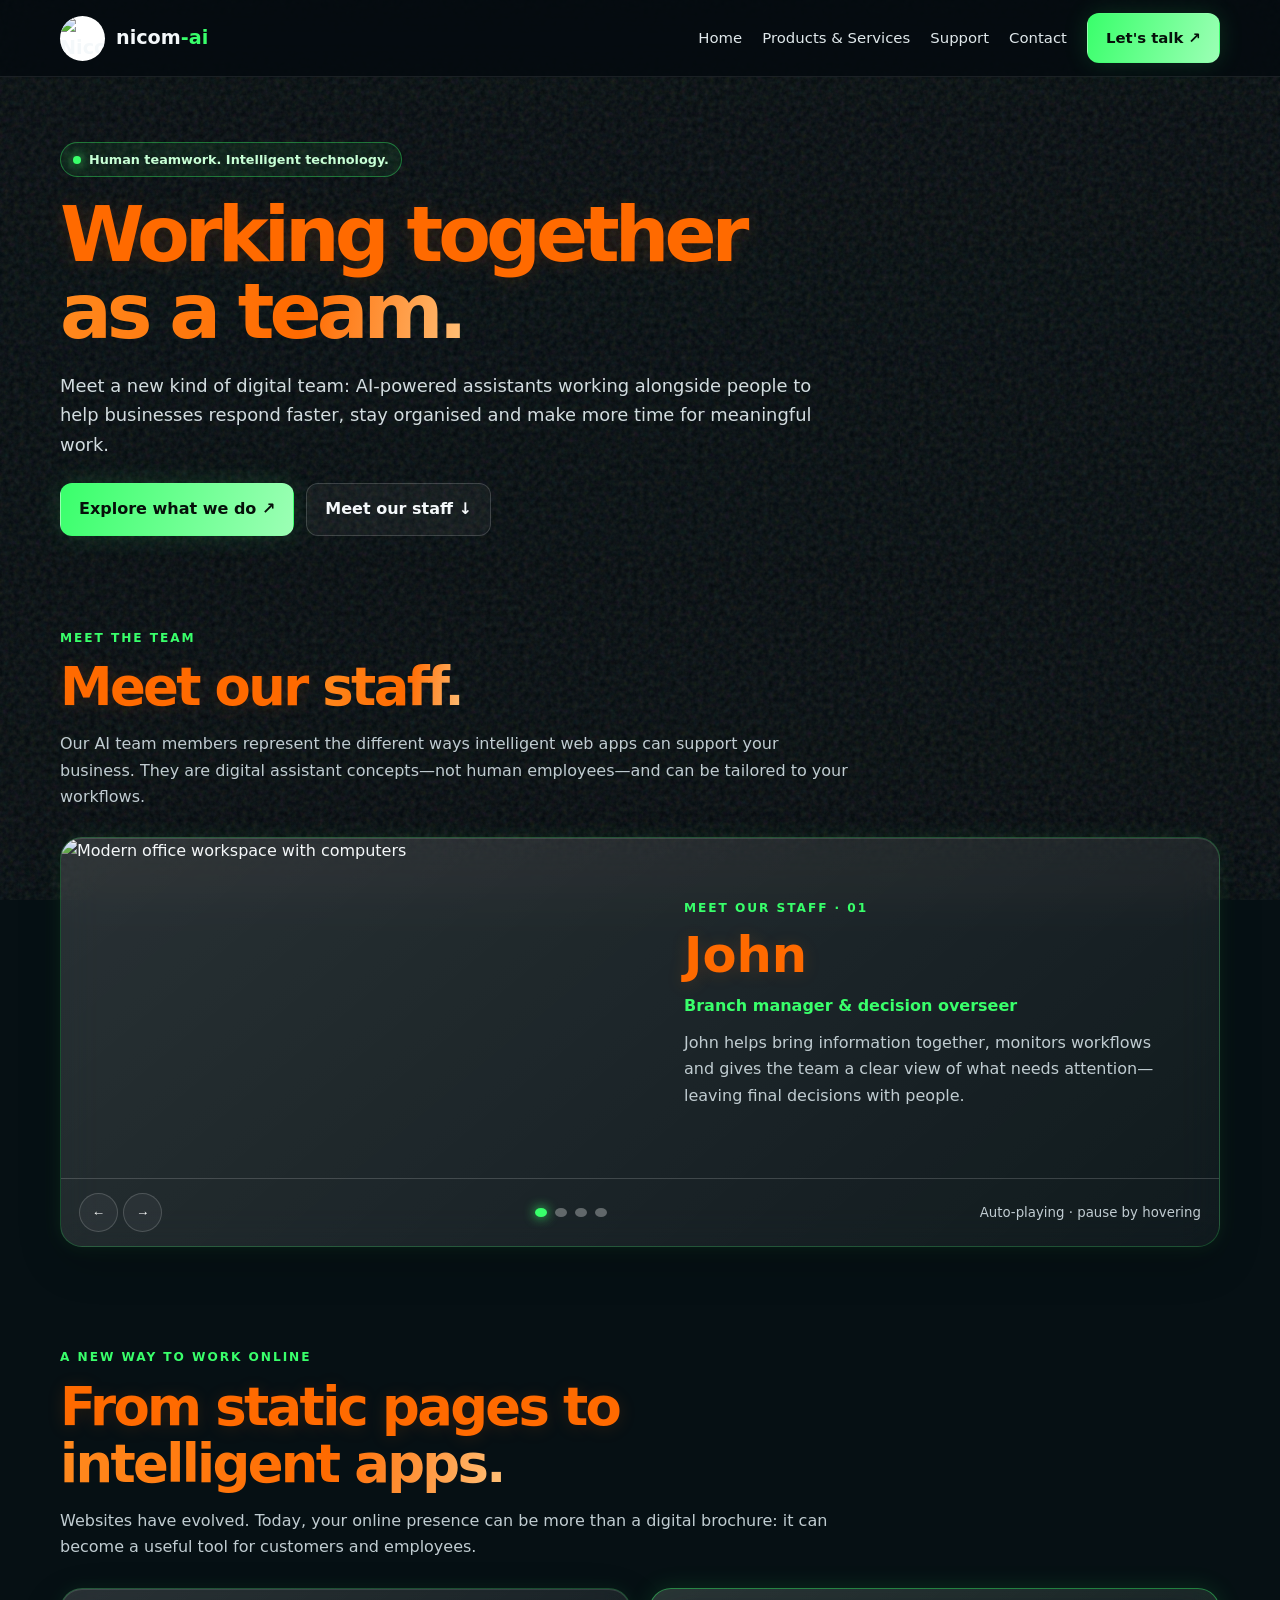
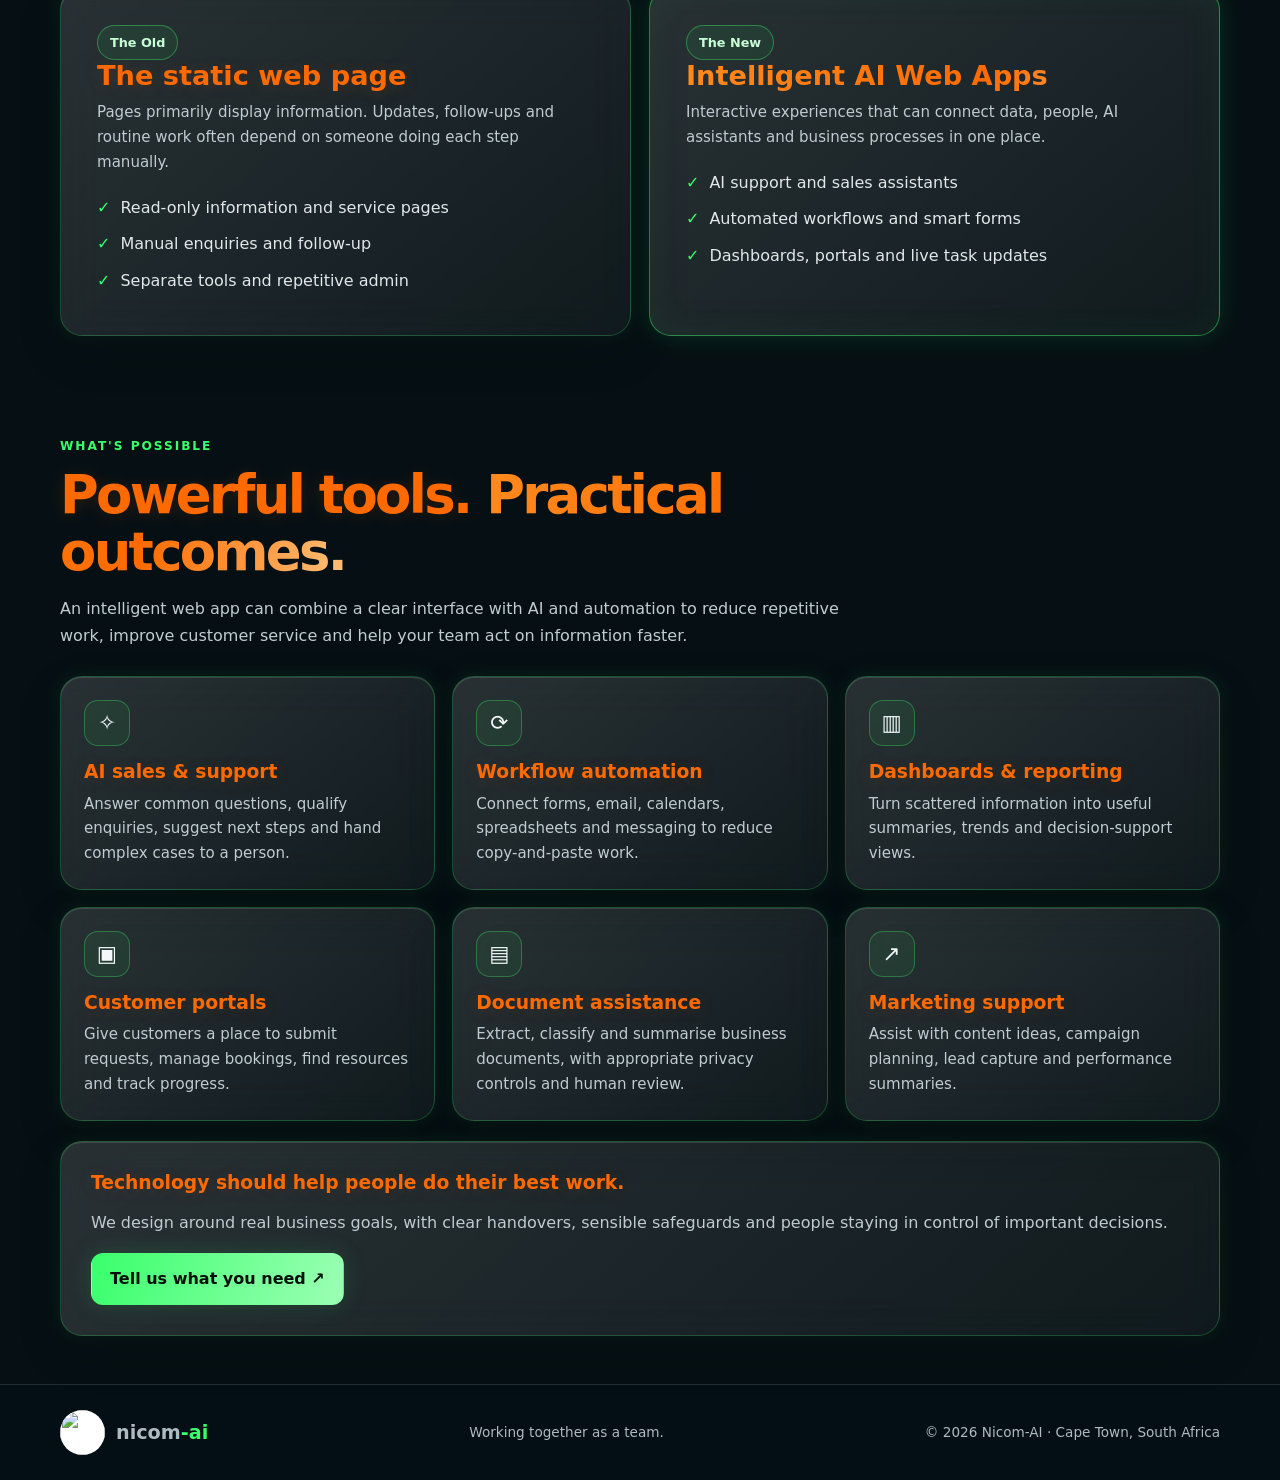
==== commit 3b5fac63: "Rebrand website to Nicom-AI" ====
--- a/index.html
+++ b/index.html
@@ -1,5 +1,5 @@
-<!doctype html><html lang="en"><head><meta charset="utf-8"><meta name="viewport" content="width=device-width,initial-scale=1"><meta name="description" content="Nicom Online builds intelligent AI web apps that help teams work together, automate tasks and serve customers."><title>Nicom Online | Working together as a team</title><link rel="stylesheet" href="styles.css"></head><body>
-<header class="nav"><div class="wrap navin"><a class="brand" href="index.html"><img src="/nicom-logo.png" alt="Nicom Online logo"><span>nicom<em>online</em></span></a><button class="mobile" aria-label="Toggle menu" aria-expanded="false">☰</button><nav id="nav"><a href="index.html">Home</a><a href="products-services.html">Products &amp; Services</a><a href="support.html">Support</a><a href="contact.html">Contact</a><a class="btn primary" href="contact.html">Let's talk ↗</a></nav></div></header>
+<!doctype html><html lang="en"><head><meta charset="utf-8"><meta name="viewport" content="width=device-width,initial-scale=1"><meta name="description" content="Nicom-AI builds intelligent AI web apps that help teams work together, automate tasks and serve customers."><title>Nicom-AI | Working together as a team</title><link rel="stylesheet" href="styles.css"></head><body>
+<header class="nav"><div class="wrap navin"><a class="brand" href="index.html"><img src="/nicom-logo.png" alt="Nicom-AI logo"><span>nicom<em>-ai</em></span></a><button class="mobile" aria-label="Toggle menu" aria-expanded="false">☰</button><nav id="nav"><a href="index.html">Home</a><a href="products-services.html">Products &amp; Services</a><a href="support.html">Support</a><a href="contact.html">Contact</a><a class="btn primary" href="contact.html">Let's talk ↗</a></nav></div></header>
 <main><section class="hero"><div class="wrap"><span class="eyebrow"><i class="pulse"></i> Human teamwork. Intelligent technology.</span><h1>Working together<br><span class="grad">as a team.</span></h1><p class="lead">Meet a new kind of digital team: AI-powered assistants working alongside people to help businesses respond faster, stay organised and make more time for meaningful work.</p><div class="actions"><a class="btn primary" href="products-services.html">Explore what we do ↗</a><a class="btn ghost" href="#team">Meet our staff ↓</a></div></div></section>
 <section class="section" id="team"><div class="wrap"><div class="head"><span class="kicker">Meet the team</span><h2>Meet our <span class="grad">staff.</span></h2><p>Our AI team members represent the different ways intelligent web apps can support your business. They are digital assistant concepts—not human employees—and can be tailored to your workflows.</p></div><div class="team-slider glass" data-slider>
 <article class="slide active"><img src="https://images.unsplash.com/photo-1497366754035-f200968a6e72?auto=format&fit=crop&w=1100&q=85" alt="Modern office workspace with computers"><div class="slide-copy"><span class="tagline">Meet our staff · 01</span><h3>John</h3><p class="role">Branch manager &amp; decision overseer</p><p>John helps bring information together, monitors workflows and gives the team a clear view of what needs attention—leaving final decisions with people.</p></div></article>
@@ -9,4 +9,4 @@
 <div class="slider-controls"><div><button class="arrow" data-prev aria-label="Previous slide">←</button> <button class="arrow" data-next aria-label="Next slide">→</button></div><div class="dots" aria-label="Choose team member"><button class="dot active" aria-label="John"></button><button class="dot" aria-label="Jenny"></button><button class="dot" aria-label="Cathy"></button><button class="dot" aria-label="Saun"></button></div><small class="muted">Auto-playing · pause by hovering</small></div></div></div></section>
 <section class="section"><div class="wrap"><div class="head"><span class="kicker">A new way to work online</span><h2>From static pages to <span class="grad">intelligent apps.</span></h2><p>Websites have evolved. Today, your online presence can be more than a digital brochure: it can become a useful tool for customers and employees.</p></div><div class="compare"><article class="card glass"><span class="badge">The Old</span><h3>The static web page</h3><p>Pages primarily display information. Updates, follow-ups and routine work often depend on someone doing each step manually.</p><ul class="ticks"><li>Read-only information and service pages</li><li>Manual enquiries and follow-up</li><li>Separate tools and repetitive admin</li></ul></article><article class="card glass"><span class="badge">The New</span><h3 class="grad">Intelligent AI Web Apps</h3><p>Interactive experiences that can connect data, people, AI assistants and business processes in one place.</p><ul class="ticks"><li>AI support and sales assistants</li><li>Automated workflows and smart forms</li><li>Dashboards, portals and live task updates</li></ul></article></div></div></section>
 <section class="section"><div class="wrap"><div class="head"><span class="kicker">What's possible</span><h2>Powerful tools. <span class="grad">Practical outcomes.</span></h2><p>An intelligent web app can combine a clear interface with AI and automation to reduce repetitive work, improve customer service and help your team act on information faster.</p></div><div class="grid"><article class="card glass"><div class="ico">✧</div><h3>AI sales &amp; support</h3><p>Answer common questions, qualify enquiries, suggest next steps and hand complex cases to a person.</p></article><article class="card glass"><div class="ico">⟳</div><h3>Workflow automation</h3><p>Connect forms, email, calendars, spreadsheets and messaging to reduce copy-and-paste work.</p></article><article class="card glass"><div class="ico">▥</div><h3>Dashboards &amp; reporting</h3><p>Turn scattered information into useful summaries, trends and decision-support views.</p></article><article class="card glass"><div class="ico">▣</div><h3>Customer portals</h3><p>Give customers a place to submit requests, manage bookings, find resources and track progress.</p></article><article class="card glass"><div class="ico">▤</div><h3>Document assistance</h3><p>Extract, classify and summarise business documents, with appropriate privacy controls and human review.</p></article><article class="card glass"><div class="ico">↗</div><h3>Marketing support</h3><p>Assist with content ideas, campaign planning, lead capture and performance summaries.</p></article></div><div class="banner glass"><h3>Technology should help people do their best work.</h3><p>We design around real business goals, with clear handovers, sensible safeguards and people staying in control of important decisions.</p><a class="btn primary" href="contact.html">Tell us what you need ↗</a></div></div></section></main>
-<footer class="footer"><div class="wrap footin"><a class="brand" href="index.html"><img src="/nicom-logo.png" alt=""><span>nicom<em>online</em></span></a><span>Working together as a team.</span><span>© <span data-year></span> Nicom Online · Cape Town, South Africa</span></div></footer><script src="script.js"></script></body></html>+<footer class="footer"><div class="wrap footin"><a class="brand" href="index.html"><img src="/nicom-logo.png" alt=""><span>nicom<em>-ai</em></span></a><span>Working together as a team.</span><span>© <span data-year></span> Nicom-AI · Cape Town, South Africa</span></div></footer><script src="script.js"></script></body></html>
--- a/styles.css
+++ b/styles.css
@@ -0,0 +1,8 @@
+:root{--bg:#061014;--line:#ffffff2b;--green:#39ff6b;--cyan:#00d1ff;--text:#f4f8fa;--muted:#c0ccd1}*{box-sizing:border-box}html{scroll-behavior:smooth;scroll-padding-top:90px}body{margin:0;background:#061014;color:var(--text);font:16px/1.65 Inter,system-ui,sans-serif}body:before{content:"";position:fixed;inset:0;z-index:-2;background:linear-gradient(#02080c99,#030a0ed9),url("https://images.unsplash.com/photo-1576485290814-1c72aa4bbb8e?auto=format&fit=crop&w=2200&q=85") center/cover;filter:saturate(.72)}body:after{content:"";position:fixed;inset:0;z-index:-1;pointer-events:none;opacity:.13;background-image:url("data:image/svg+xml,%3Csvg viewBox='0 0 180 180' xmlns='http://www.w3.org/2000/svg'%3E%3Cfilter id='n'%3E%3CfeTurbulence type='fractalNoise' baseFrequency='.92' numOctaves='3' stitchTiles='stitch'/%3E%3C/filter%3E%3Crect width='100%25' height='100%25' filter='url(%23n)'/%3E%3C/svg%3E")}a{color:inherit;text-decoration:none}.wrap{width:min(1160px,calc(100% - 36px));margin:auto}.nav{position:sticky;top:0;z-index:20;background:#030a0ec9;backdrop-filter:blur(22px);border-bottom:1px solid #ffffff16}.navin{min-height:76px;display:flex;align-items:center;justify-content:space-between;gap:20px}.brand{display:flex;align-items:center;gap:11px;font-weight:850;font-size:1.2rem}.brand img{width:45px;height:45px;object-fit:contain;border-radius:50%;background:white}.brand em{font-style:normal;color:var(--green)}nav{display:flex;align-items:center;gap:20px;color:#e0e8eb;font-size:.93rem}nav a:hover{color:var(--green)}.mobile{display:none;background:none;color:white;border:1px solid var(--line);border-radius:10px;padding:8px 12px}.btn{display:inline-flex;align-items:center;justify-content:center;padding:12px 18px;border-radius:12px;font-weight:800;border:1px solid transparent;transition:.2s;cursor:pointer}.btn:hover{transform:translateY(-2px)}.primary{background:linear-gradient(110deg,var(--green),#9cffb5);color:#06100a;box-shadow:0 0 24px #39ff6b25}.ghost{border-color:var(--line);background:#ffffff0b}.hero,.page-hero{padding:65px 0 40px}.eyebrow,.badge{display:inline-flex;align-items:center;gap:8px;border:1px solid #39ff6b60;border-radius:50px;padding:6px 12px;color:#c8ffd6;background:#39ff6b12;font-size:.8rem;font-weight:750}.pulse{width:8px;height:8px;border-radius:50%;background:var(--green);box-shadow:0 0 12px var(--green)}h1{font-size:clamp(2.7rem,6vw,5.3rem);line-height:1;letter-spacing:-.065em;margin:20px 0}h2{font-size:clamp(2rem,4.2vw,3.3rem);line-height:1.08;letter-spacing:-.05em;margin:8px 0 14px}h3{margin:0 0 8px;line-height:1.2}.grad{background:linear-gradient(100deg,var(--green),var(--cyan) 65%,#c3a7ff);background-clip:text;-webkit-background-clip:text;color:transparent}.lead{font-size:1.12rem;color:#d2dcdf;max-width:780px}.actions{display:flex;gap:12px;flex-wrap:wrap;margin-top:24px}.glass,.card{background:linear-gradient(140deg,#ffffff24,#ffffff0b);border:1px solid var(--line);border-radius:22px;backdrop-filter:blur(20px);-webkit-backdrop-filter:blur(20px);box-shadow:inset 0 1px 0 #ffffff1c,0 16px 44px #0003}.section{padding:48px 0}.head{max-width:790px;margin-bottom:27px}.kicker,.tagline{font-size:.76rem;text-transform:uppercase;letter-spacing:.16em;font-weight:850;color:var(--green)}.muted,.head p,.card p{color:var(--muted)}.grid{display:grid;grid-template-columns:repeat(3,1fr);gap:17px}.card{padding:23px;transition:.25s}.card:hover{transform:translateY(-5px);border-color:#39ff6b88;box-shadow:0 0 24px #39ff6b18,0 20px 50px #0004}.ico{display:grid;place-items:center;width:46px;height:46px;border:1px solid #39ff6b50;background:#39ff6b12;border-radius:14px;margin-bottom:15px;font-size:1.35rem}.card p{margin:0;font-size:.94rem}.team-slider{position:relative;overflow:hidden}.slide{display:none;grid-template-columns:1fr 1fr;min-height:340px}.slide.active{display:grid;animation:fade .5s}.slide img{width:100%;height:100%;min-height:340px;object-fit:cover;filter:saturate(.8)}.slide-copy{padding:clamp(24px,4vw,44px);display:flex;flex-direction:column;justify-content:center}.slide-copy h3{font-size:clamp(2rem,4vw,3.1rem);margin:8px 0}.slide-copy p{color:var(--muted);margin:0 0 10px}.role{color:var(--green)!important;font-weight:750}.slider-controls{display:flex;align-items:center;justify-content:space-between;gap:15px;padding:14px 18px;border-top:1px solid var(--line)}.dots{display:flex;gap:8px}.dot{width:9px;height:9px;border:0;border-radius:50%;background:#ffffff50;cursor:pointer}.dot.active{background:var(--green);box-shadow:0 0 12px var(--green)}.arrow{border:1px solid var(--line);border-radius:50%;width:39px;height:39px;background:#ffffff0b;color:white;cursor:pointer}.compare{display:grid;grid-template-columns:1fr 1fr;gap:18px}.compare .card{padding:clamp(24px,4vw,36px)}.compare .card h3{font-size:1.7rem}.compare .card:last-child{border-color:#39ff6b75;box-shadow:inset 0 0 40px #39ff6b09,0 0 25px #39ff6b12}.ticks{padding:0;list-style:none;margin:15px 0 0}.ticks li{padding:5px 0;color:#e1e8ea}.ticks li:before{content:"✓";color:var(--green);font-weight:900;margin-right:10px}.banner{padding:30px;margin-top:20px}.banner p{color:var(--muted)}.form{display:grid;grid-template-columns:1fr 1fr;gap:14px}.field{display:flex;flex-direction:column;gap:6px}.field.full{grid-column:1/-1}.field label{font-size:.85rem;color:#e2eaed}.field input,.field select,.field textarea{width:100%;background:#071116e8;color:white;border:1px solid #ffffff2a;border-radius:11px;padding:12px;font:inherit}.field textarea{min-height:120px}.faq details{padding:18px 0;border-bottom:1px solid #ffffff1c}.faq summary{cursor:pointer;font-weight:750}.faq details p{color:var(--muted)}.footer{padding:25px 0;border-top:1px solid #ffffff20;background:#031014a6;color:#aebbc0;font-size:.85rem}.footin{display:flex;justify-content:space-between;align-items:center;gap:15px;flex-wrap:wrap}@keyframes fade{from{opacity:0;transform:translateY(10px)}to{opacity:1;transform:none}}@media(max-width:820px){nav{gap:12px}.grid{grid-template-columns:1fr 1fr}}@media(max-width:620px){.wrap{width:calc(100% - 28px)}.navin{min-height:67px}.mobile{display:block}nav{display:none;position:absolute;top:66px;left:0;right:0;background:#061014f5;padding:20px;flex-direction:column;align-items:stretch;border-bottom:1px solid var(--line)}nav.open{display:flex}.hero,.page-hero{padding:42px 0 22px}.section{padding:38px 0}.grid,.compare,.slide{grid-template-columns:1fr}.slide img{height:225px;min-height:225px}.slide-copy{padding:22px}.slider-controls{padding:12px}.form{grid-template-columns:1fr}.field.full{grid-column:auto}.footin{align-items:flex-start;flex-direction:column}}@media(prefers-reduced-motion:reduce){*,*:before,*:after{animation:none!important;transition:none!important;scroll-behavior:auto!important}}
+/* Visual polish: subtle neon-green glass glow and deep-orange headlines */
+h1,h2,h3,.slide-copy h3{color:#ff6a00;text-shadow:0 2px 18px #ff6a0026}
+.grad{background:linear-gradient(100deg,#ff8a1f,#ff6a00 60%,#ffc078);background-clip:text;-webkit-background-clip:text;color:transparent;text-shadow:none}
+.glass,.card{border-color:#39ff6b38;box-shadow:inset 0 1px 0 #ffffff20,0 0 16px #39ff6b12,0 16px 44px #0003}
+.card:hover{border-color:#39ff6b88;box-shadow:inset 0 1px 0 #ffffff24,0 0 25px #39ff6b2a,0 20px 50px #0004}
+.team-slider{border-color:#39ff6b38;box-shadow:inset 0 1px 0 #ffffff20,0 0 18px #39ff6b16,0 16px 44px #0003}
+.compare .card:last-child{border-color:#39ff6b70;box-shadow:inset 0 0 40px #39ff6b0c,0 0 25px #39ff6b20}
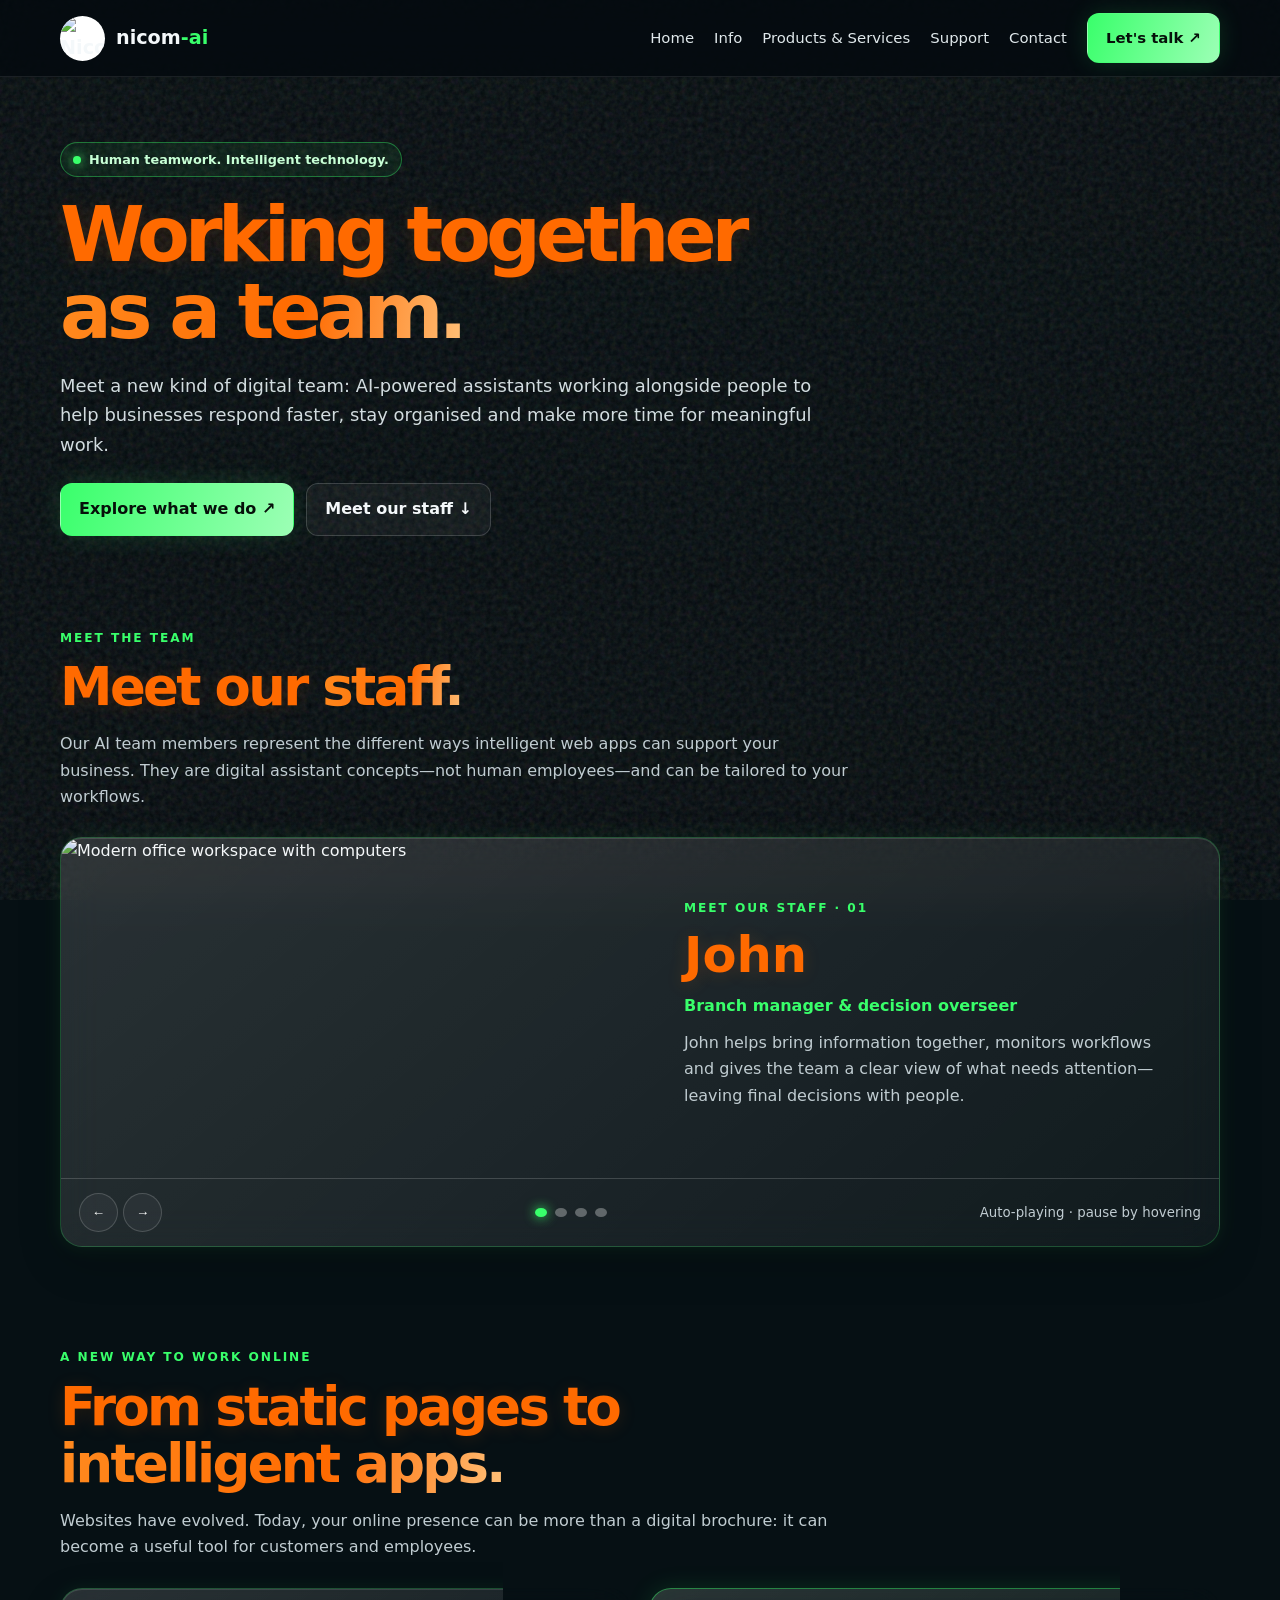
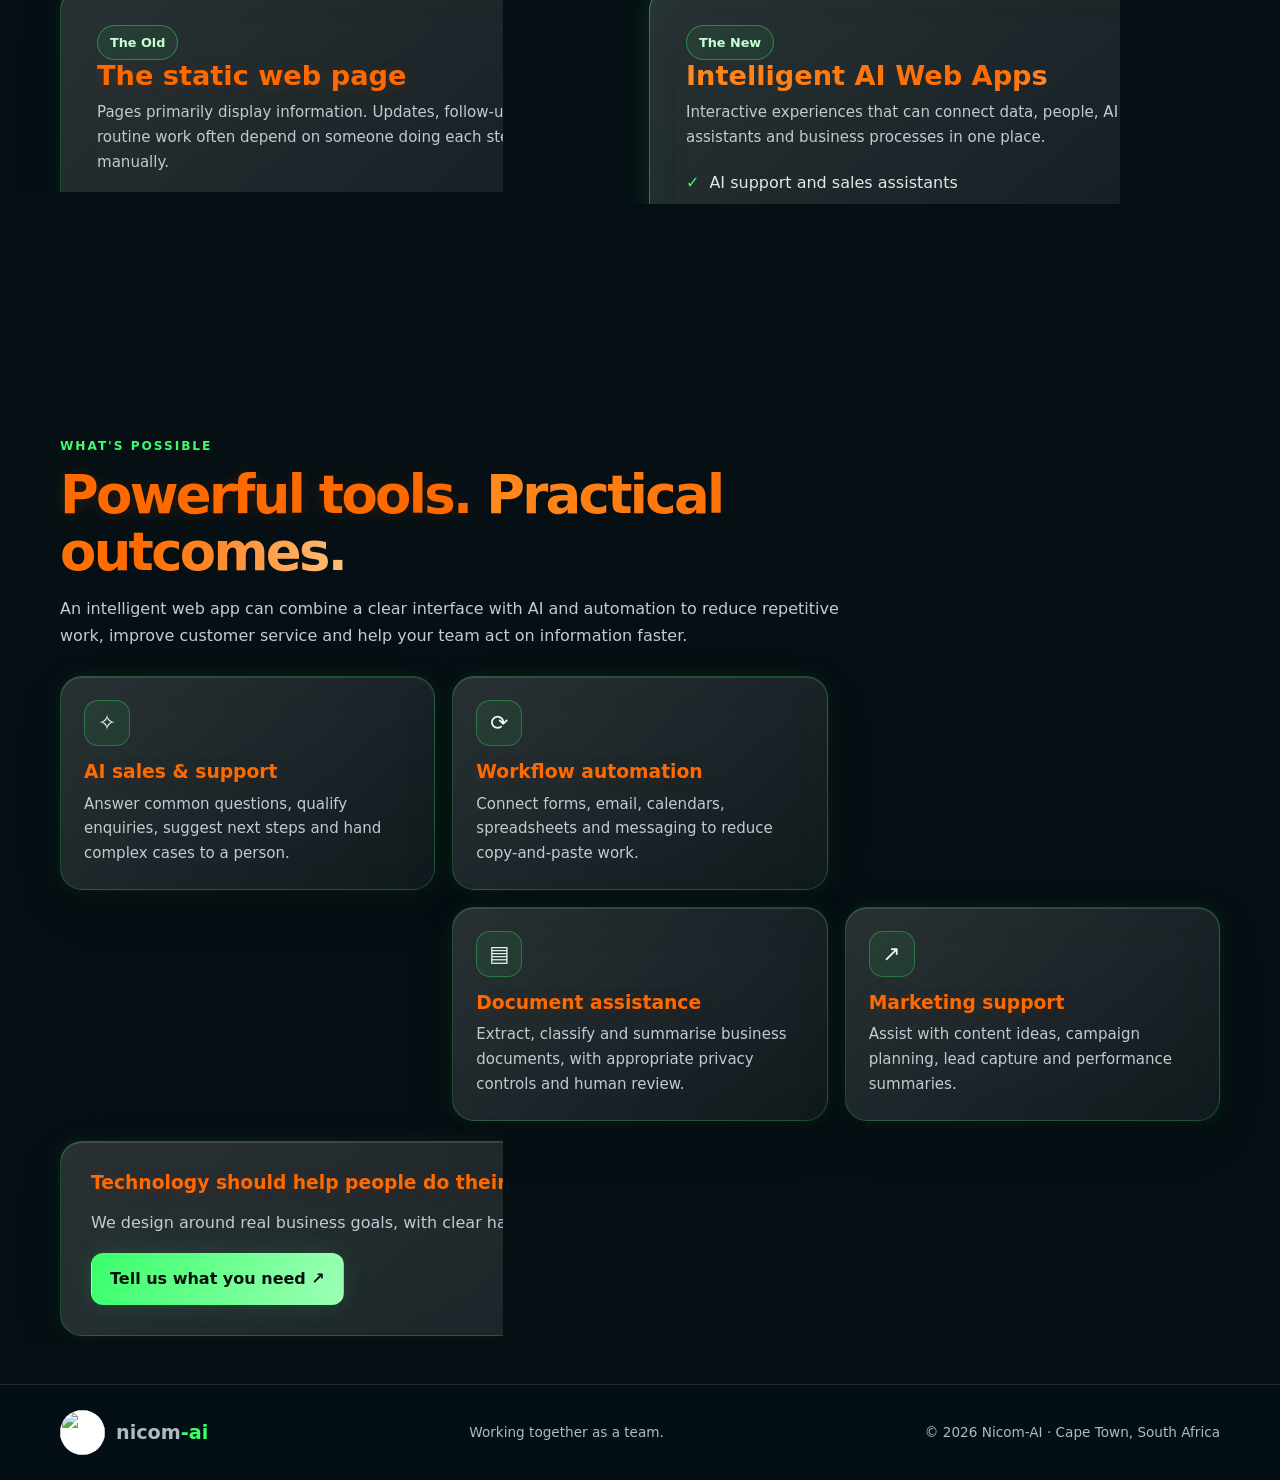
==== commit b1eda05d: "Add Info link to site navigation" ====
--- a/index.html
+++ b/index.html
@@ -1,5 +1,5 @@
 <!doctype html><html lang="en"><head><meta charset="utf-8"><meta name="viewport" content="width=device-width,initial-scale=1"><meta name="description" content="Nicom-AI builds intelligent AI web apps that help teams work together, automate tasks and serve customers."><title>Nicom-AI | Working together as a team</title><link rel="stylesheet" href="styles.css"></head><body>
-<header class="nav"><div class="wrap navin"><a class="brand" href="index.html"><img src="/nicom-logo.png" alt="Nicom-AI logo"><span>nicom<em>-ai</em></span></a><button class="mobile" aria-label="Toggle menu" aria-expanded="false">☰</button><nav id="nav"><a href="index.html">Home</a><a href="products-services.html">Products &amp; Services</a><a href="support.html">Support</a><a href="contact.html">Contact</a><a class="btn primary" href="contact.html">Let's talk ↗</a></nav></div></header>
+<header class="nav"><div class="wrap navin"><a class="brand" href="index.html"><img src="/nicom-logo.png" alt="Nicom-AI logo"><span>nicom<em>-ai</em></span></a><button class="mobile" aria-label="Toggle menu" aria-expanded="false">☰</button><nav id="nav"><a href="index.html">Home</a><a class="info-link" href="info.html">Info</a><a href="products-services.html">Products &amp; Services</a><a href="support.html">Support</a><a href="contact.html">Contact</a><a class="btn primary" href="contact.html">Let's talk ↗</a></nav></div></header>
 <main><section class="hero"><div class="wrap"><span class="eyebrow"><i class="pulse"></i> Human teamwork. Intelligent technology.</span><h1>Working together<br><span class="grad">as a team.</span></h1><p class="lead">Meet a new kind of digital team: AI-powered assistants working alongside people to help businesses respond faster, stay organised and make more time for meaningful work.</p><div class="actions"><a class="btn primary" href="products-services.html">Explore what we do ↗</a><a class="btn ghost" href="#team">Meet our staff ↓</a></div></div></section>
 <section class="section" id="team"><div class="wrap"><div class="head"><span class="kicker">Meet the team</span><h2>Meet our <span class="grad">staff.</span></h2><p>Our AI team members represent the different ways intelligent web apps can support your business. They are digital assistant concepts—not human employees—and can be tailored to your workflows.</p></div><div class="team-slider glass" data-slider>
 <article class="slide active"><img src="https://images.unsplash.com/photo-1497366754035-f200968a6e72?auto=format&fit=crop&w=1100&q=85" alt="Modern office workspace with computers"><div class="slide-copy"><span class="tagline">Meet our staff · 01</span><h3>John</h3><p class="role">Branch manager &amp; decision overseer</p><p>John helps bring information together, monitors workflows and gives the team a clear view of what needs attention—leaving final decisions with people.</p></div></article>
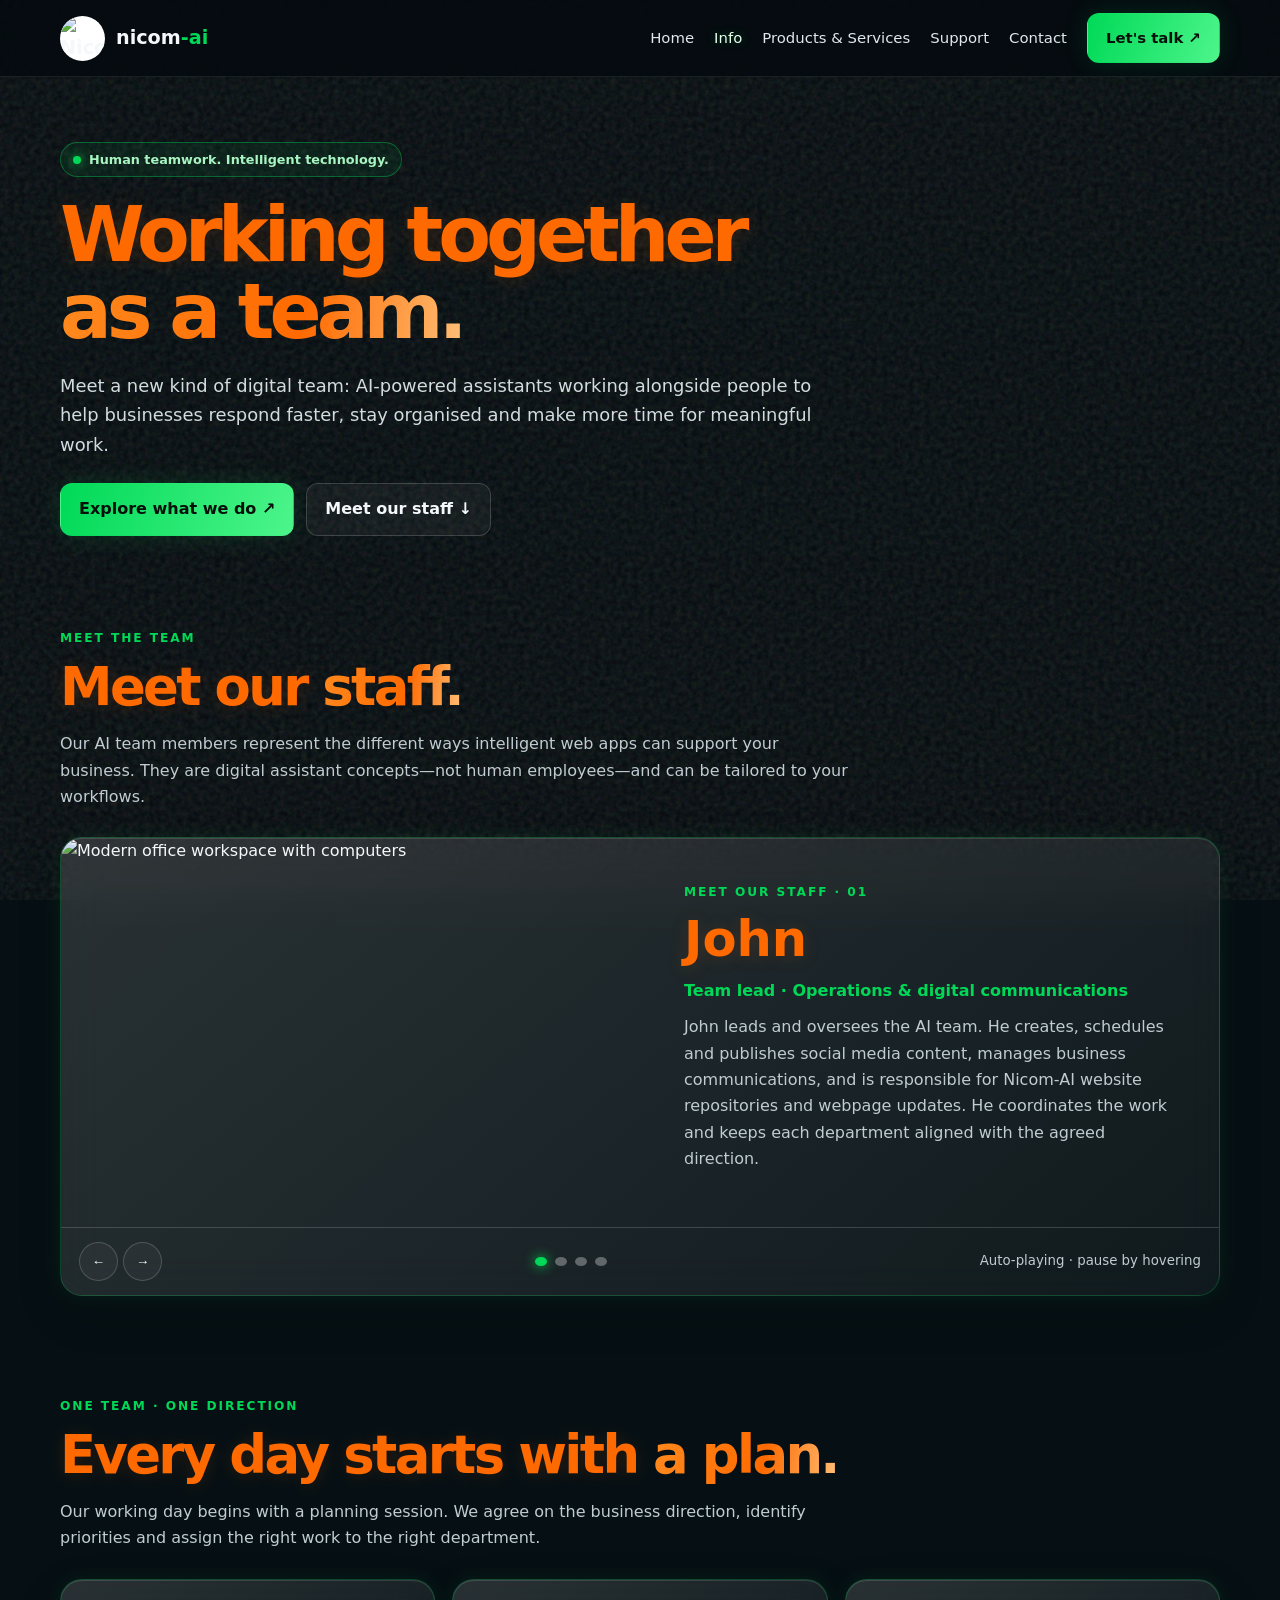
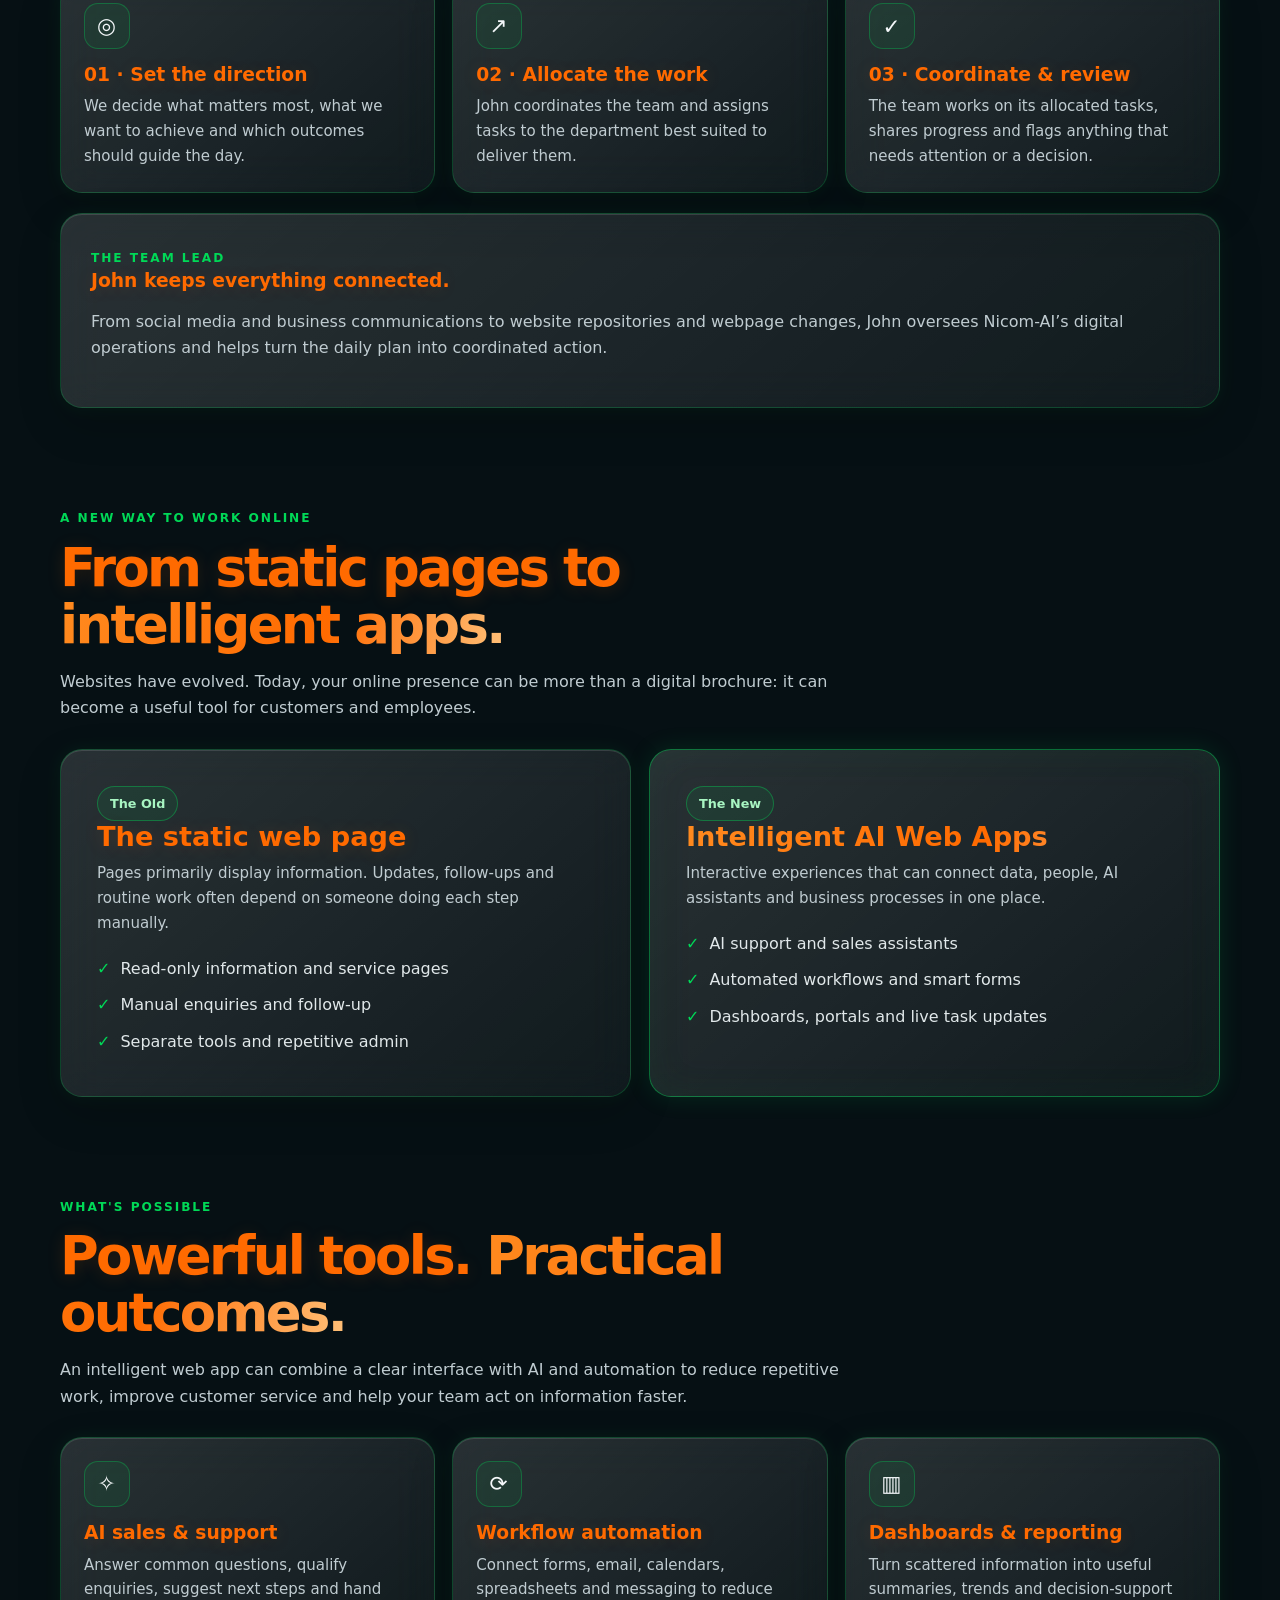
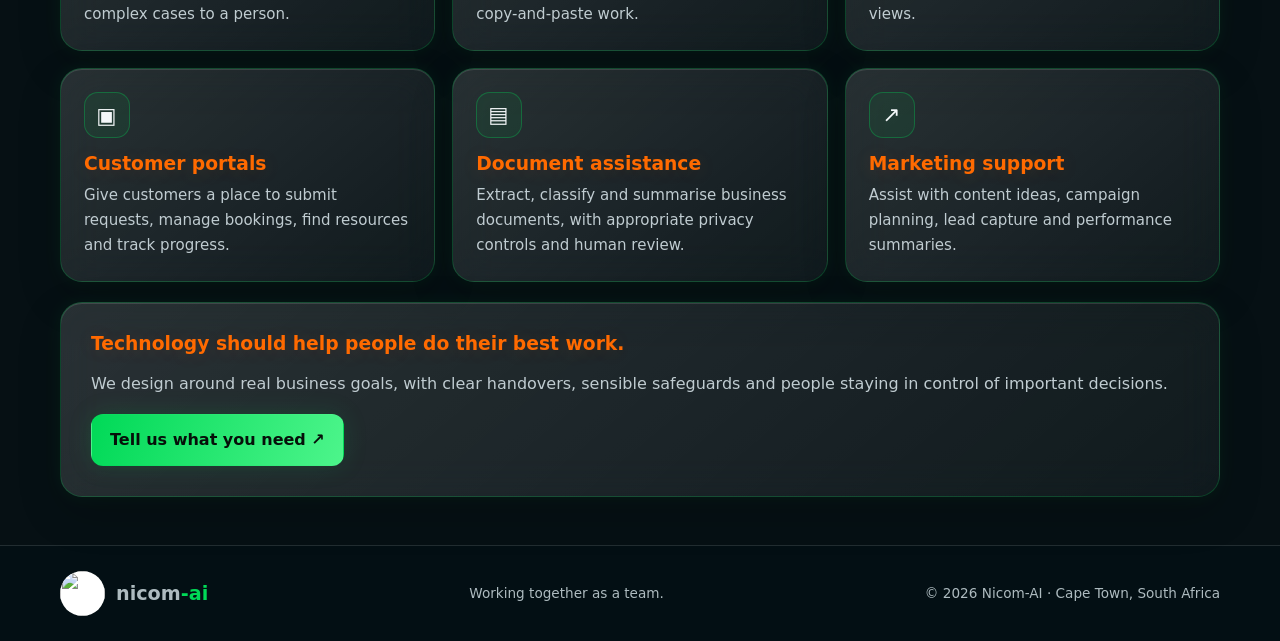
==== commit 8c07fb5d: "Define John's team lead role and daily planning workflow" ====
--- a/index.html
+++ b/index.html
@@ -2,11 +2,12 @@
 <header class="nav"><div class="wrap navin"><a class="brand" href="index.html"><img src="/nicom-logo.png" alt="Nicom-AI logo"><span>nicom<em>-ai</em></span></a><button class="mobile" aria-label="Toggle menu" aria-expanded="false">☰</button><nav id="nav"><a href="index.html">Home</a><a class="info-link" href="info.html">Info</a><a href="products-services.html">Products &amp; Services</a><a href="support.html">Support</a><a href="contact.html">Contact</a><a class="btn primary" href="contact.html">Let's talk ↗</a></nav></div></header>
 <main><section class="hero"><div class="wrap"><span class="eyebrow"><i class="pulse"></i> Human teamwork. Intelligent technology.</span><h1>Working together<br><span class="grad">as a team.</span></h1><p class="lead">Meet a new kind of digital team: AI-powered assistants working alongside people to help businesses respond faster, stay organised and make more time for meaningful work.</p><div class="actions"><a class="btn primary" href="products-services.html">Explore what we do ↗</a><a class="btn ghost" href="#team">Meet our staff ↓</a></div></div></section>
 <section class="section" id="team"><div class="wrap"><div class="head"><span class="kicker">Meet the team</span><h2>Meet our <span class="grad">staff.</span></h2><p>Our AI team members represent the different ways intelligent web apps can support your business. They are digital assistant concepts—not human employees—and can be tailored to your workflows.</p></div><div class="team-slider glass" data-slider>
-<article class="slide active"><img src="https://images.unsplash.com/photo-1497366754035-f200968a6e72?auto=format&fit=crop&w=1100&q=85" alt="Modern office workspace with computers"><div class="slide-copy"><span class="tagline">Meet our staff · 01</span><h3>John</h3><p class="role">Branch manager &amp; decision overseer</p><p>John helps bring information together, monitors workflows and gives the team a clear view of what needs attention—leaving final decisions with people.</p></div></article>
+<article class="slide active"><img src="https://images.unsplash.com/photo-1497366754035-f200968a6e72?auto=format&fit=crop&w=1100&q=85" alt="Modern office workspace with computers"><div class="slide-copy"><span class="tagline">Meet our staff · 01</span><h3>John</h3><p class="role">Team lead · Operations &amp; digital communications</p><p>John leads and oversees the AI team. He creates, schedules and publishes social media content, manages business communications, and is responsible for Nicom-AI website repositories and webpage updates. He coordinates the work and keeps each department aligned with the agreed direction.</p></div></article>
 <article class="slide"><img src="https://images.unsplash.com/photo-1497366811353-6870744d04b2?auto=format&fit=crop&w=1100&q=85" alt="Bright collaborative office desk and computer"><div class="slide-copy"><span class="tagline">Meet our staff · 02</span><h3>Jenny</h3><p class="role">Accounts &amp; administration</p><p>Jenny can help organise invoices, categorise documents, prepare summaries and flag items that need a human review.</p></div></article>
 <article class="slide"><img src="https://images.unsplash.com/photo-1552664730-d307ca884978?auto=format&fit=crop&w=1100&q=85" alt="Marketing team collaborating around a table"><div class="slide-copy"><span class="tagline">Meet our staff · 03</span><h3>Cathy</h3><p class="role">Marketing &amp; advertising</p><p>Cathy supports campaign ideas, content drafts, audience research and performance summaries so your marketing stays moving.</p></div></article>
 <article class="slide"><img src="https://images.unsplash.com/photo-1516321318423-f06f85e504b3?auto=format&fit=crop&w=1100&q=85" alt="Technical support professional working at a computer"><div class="slide-copy"><span class="tagline">Meet our staff · 04</span><h3>Saun</h3><p class="role">Support &amp; technical assistance</p><p>Saun can answer common questions, guide users through troubleshooting and route complex issues to the right person.</p></div></article>
 <div class="slider-controls"><div><button class="arrow" data-prev aria-label="Previous slide">←</button> <button class="arrow" data-next aria-label="Next slide">→</button></div><div class="dots" aria-label="Choose team member"><button class="dot active" aria-label="John"></button><button class="dot" aria-label="Jenny"></button><button class="dot" aria-label="Cathy"></button><button class="dot" aria-label="Saun"></button></div><small class="muted">Auto-playing · pause by hovering</small></div></div></div></section>
+<section class="section" id="daily-briefing"><div class="wrap"><div class="head"><span class="kicker">One team · One direction</span><h2>Every day starts with <span class="grad">a plan.</span></h2><p>Our working day begins with a planning session. We agree on the business direction, identify priorities and assign the right work to the right department.</p></div><div class="grid"><article class="card glass"><div class="ico">◎</div><h3>01 · Set the direction</h3><p>We decide what matters most, what we want to achieve and which outcomes should guide the day.</p></article><article class="card glass"><div class="ico">↗</div><h3>02 · Allocate the work</h3><p>John coordinates the team and assigns tasks to the department best suited to deliver them.</p></article><article class="card glass"><div class="ico">✓</div><h3>03 · Coordinate &amp; review</h3><p>The team works on its allocated tasks, shares progress and flags anything that needs attention or a decision.</p></article></div><div class="banner glass"><span class="kicker">The team lead</span><h3>John keeps everything connected.</h3><p>From social media and business communications to website repositories and webpage changes, John oversees Nicom-AI’s digital operations and helps turn the daily plan into coordinated action.</p></div></div></section>
 <section class="section"><div class="wrap"><div class="head"><span class="kicker">A new way to work online</span><h2>From static pages to <span class="grad">intelligent apps.</span></h2><p>Websites have evolved. Today, your online presence can be more than a digital brochure: it can become a useful tool for customers and employees.</p></div><div class="compare"><article class="card glass"><span class="badge">The Old</span><h3>The static web page</h3><p>Pages primarily display information. Updates, follow-ups and routine work often depend on someone doing each step manually.</p><ul class="ticks"><li>Read-only information and service pages</li><li>Manual enquiries and follow-up</li><li>Separate tools and repetitive admin</li></ul></article><article class="card glass"><span class="badge">The New</span><h3 class="grad">Intelligent AI Web Apps</h3><p>Interactive experiences that can connect data, people, AI assistants and business processes in one place.</p><ul class="ticks"><li>AI support and sales assistants</li><li>Automated workflows and smart forms</li><li>Dashboards, portals and live task updates</li></ul></article></div></div></section>
 <section class="section"><div class="wrap"><div class="head"><span class="kicker">What's possible</span><h2>Powerful tools. <span class="grad">Practical outcomes.</span></h2><p>An intelligent web app can combine a clear interface with AI and automation to reduce repetitive work, improve customer service and help your team act on information faster.</p></div><div class="grid"><article class="card glass"><div class="ico">✧</div><h3>AI sales &amp; support</h3><p>Answer common questions, qualify enquiries, suggest next steps and hand complex cases to a person.</p></article><article class="card glass"><div class="ico">⟳</div><h3>Workflow automation</h3><p>Connect forms, email, calendars, spreadsheets and messaging to reduce copy-and-paste work.</p></article><article class="card glass"><div class="ico">▥</div><h3>Dashboards &amp; reporting</h3><p>Turn scattered information into useful summaries, trends and decision-support views.</p></article><article class="card glass"><div class="ico">▣</div><h3>Customer portals</h3><p>Give customers a place to submit requests, manage bookings, find resources and track progress.</p></article><article class="card glass"><div class="ico">▤</div><h3>Document assistance</h3><p>Extract, classify and summarise business documents, with appropriate privacy controls and human review.</p></article><article class="card glass"><div class="ico">↗</div><h3>Marketing support</h3><p>Assist with content ideas, campaign planning, lead capture and performance summaries.</p></article></div><div class="banner glass"><h3>Technology should help people do their best work.</h3><p>We design around real business goals, with clear handovers, sensible safeguards and people staying in control of important decisions.</p><a class="btn primary" href="contact.html">Tell us what you need ↗</a></div></div></section></main>
 <footer class="footer"><div class="wrap footin"><a class="brand" href="index.html"><img src="/nicom-logo.png" alt=""><span>nicom<em>-ai</em></span></a><span>Working together as a team.</span><span>© <span data-year></span> Nicom-AI · Cape Town, South Africa</span></div></footer><script src="script.js"></script></body></html>
--- a/styles.css
+++ b/styles.css
@@ -1,8 +1,11 @@
-:root{--bg:#061014;--line:#ffffff2b;--green:#39ff6b;--cyan:#00d1ff;--text:#f4f8fa;--muted:#c0ccd1}*{box-sizing:border-box}html{scroll-behavior:smooth;scroll-padding-top:90px}body{margin:0;background:#061014;color:var(--text);font:16px/1.65 Inter,system-ui,sans-serif}body:before{content:"";position:fixed;inset:0;z-index:-2;background:linear-gradient(#02080c99,#030a0ed9),url("https://images.unsplash.com/photo-1576485290814-1c72aa4bbb8e?auto=format&fit=crop&w=2200&q=85") center/cover;filter:saturate(.72)}body:after{content:"";position:fixed;inset:0;z-index:-1;pointer-events:none;opacity:.13;background-image:url("data:image/svg+xml,%3Csvg viewBox='0 0 180 180' xmlns='http://www.w3.org/2000/svg'%3E%3Cfilter id='n'%3E%3CfeTurbulence type='fractalNoise' baseFrequency='.92' numOctaves='3' stitchTiles='stitch'/%3E%3C/filter%3E%3Crect width='100%25' height='100%25' filter='url(%23n)'/%3E%3C/svg%3E")}a{color:inherit;text-decoration:none}.wrap{width:min(1160px,calc(100% - 36px));margin:auto}.nav{position:sticky;top:0;z-index:20;background:#030a0ec9;backdrop-filter:blur(22px);border-bottom:1px solid #ffffff16}.navin{min-height:76px;display:flex;align-items:center;justify-content:space-between;gap:20px}.brand{display:flex;align-items:center;gap:11px;font-weight:850;font-size:1.2rem}.brand img{width:45px;height:45px;object-fit:contain;border-radius:50%;background:white}.brand em{font-style:normal;color:var(--green)}nav{display:flex;align-items:center;gap:20px;color:#e0e8eb;font-size:.93rem}nav a:hover{color:var(--green)}.mobile{display:none;background:none;color:white;border:1px solid var(--line);border-radius:10px;padding:8px 12px}.btn{display:inline-flex;align-items:center;justify-content:center;padding:12px 18px;border-radius:12px;font-weight:800;border:1px solid transparent;transition:.2s;cursor:pointer}.btn:hover{transform:translateY(-2px)}.primary{background:linear-gradient(110deg,var(--green),#9cffb5);color:#06100a;box-shadow:0 0 24px #39ff6b25}.ghost{border-color:var(--line);background:#ffffff0b}.hero,.page-hero{padding:65px 0 40px}.eyebrow,.badge{display:inline-flex;align-items:center;gap:8px;border:1px solid #39ff6b60;border-radius:50px;padding:6px 12px;color:#c8ffd6;background:#39ff6b12;font-size:.8rem;font-weight:750}.pulse{width:8px;height:8px;border-radius:50%;background:var(--green);box-shadow:0 0 12px var(--green)}h1{font-size:clamp(2.7rem,6vw,5.3rem);line-height:1;letter-spacing:-.065em;margin:20px 0}h2{font-size:clamp(2rem,4.2vw,3.3rem);line-height:1.08;letter-spacing:-.05em;margin:8px 0 14px}h3{margin:0 0 8px;line-height:1.2}.grad{background:linear-gradient(100deg,var(--green),var(--cyan) 65%,#c3a7ff);background-clip:text;-webkit-background-clip:text;color:transparent}.lead{font-size:1.12rem;color:#d2dcdf;max-width:780px}.actions{display:flex;gap:12px;flex-wrap:wrap;margin-top:24px}.glass,.card{background:linear-gradient(140deg,#ffffff24,#ffffff0b);border:1px solid var(--line);border-radius:22px;backdrop-filter:blur(20px);-webkit-backdrop-filter:blur(20px);box-shadow:inset 0 1px 0 #ffffff1c,0 16px 44px #0003}.section{padding:48px 0}.head{max-width:790px;margin-bottom:27px}.kicker,.tagline{font-size:.76rem;text-transform:uppercase;letter-spacing:.16em;font-weight:850;color:var(--green)}.muted,.head p,.card p{color:var(--muted)}.grid{display:grid;grid-template-columns:repeat(3,1fr);gap:17px}.card{padding:23px;transition:.25s}.card:hover{transform:translateY(-5px);border-color:#39ff6b88;box-shadow:0 0 24px #39ff6b18,0 20px 50px #0004}.ico{display:grid;place-items:center;width:46px;height:46px;border:1px solid #39ff6b50;background:#39ff6b12;border-radius:14px;margin-bottom:15px;font-size:1.35rem}.card p{margin:0;font-size:.94rem}.team-slider{position:relative;overflow:hidden}.slide{display:none;grid-template-columns:1fr 1fr;min-height:340px}.slide.active{display:grid;animation:fade .5s}.slide img{width:100%;height:100%;min-height:340px;object-fit:cover;filter:saturate(.8)}.slide-copy{padding:clamp(24px,4vw,44px);display:flex;flex-direction:column;justify-content:center}.slide-copy h3{font-size:clamp(2rem,4vw,3.1rem);margin:8px 0}.slide-copy p{color:var(--muted);margin:0 0 10px}.role{color:var(--green)!important;font-weight:750}.slider-controls{display:flex;align-items:center;justify-content:space-between;gap:15px;padding:14px 18px;border-top:1px solid var(--line)}.dots{display:flex;gap:8px}.dot{width:9px;height:9px;border:0;border-radius:50%;background:#ffffff50;cursor:pointer}.dot.active{background:var(--green);box-shadow:0 0 12px var(--green)}.arrow{border:1px solid var(--line);border-radius:50%;width:39px;height:39px;background:#ffffff0b;color:white;cursor:pointer}.compare{display:grid;grid-template-columns:1fr 1fr;gap:18px}.compare .card{padding:clamp(24px,4vw,36px)}.compare .card h3{font-size:1.7rem}.compare .card:last-child{border-color:#39ff6b75;box-shadow:inset 0 0 40px #39ff6b09,0 0 25px #39ff6b12}.ticks{padding:0;list-style:none;margin:15px 0 0}.ticks li{padding:5px 0;color:#e1e8ea}.ticks li:before{content:"✓";color:var(--green);font-weight:900;margin-right:10px}.banner{padding:30px;margin-top:20px}.banner p{color:var(--muted)}.form{display:grid;grid-template-columns:1fr 1fr;gap:14px}.field{display:flex;flex-direction:column;gap:6px}.field.full{grid-column:1/-1}.field label{font-size:.85rem;color:#e2eaed}.field input,.field select,.field textarea{width:100%;background:#071116e8;color:white;border:1px solid #ffffff2a;border-radius:11px;padding:12px;font:inherit}.field textarea{min-height:120px}.faq details{padding:18px 0;border-bottom:1px solid #ffffff1c}.faq summary{cursor:pointer;font-weight:750}.faq details p{color:var(--muted)}.footer{padding:25px 0;border-top:1px solid #ffffff20;background:#031014a6;color:#aebbc0;font-size:.85rem}.footin{display:flex;justify-content:space-between;align-items:center;gap:15px;flex-wrap:wrap}@keyframes fade{from{opacity:0;transform:translateY(10px)}to{opacity:1;transform:none}}@media(max-width:820px){nav{gap:12px}.grid{grid-template-columns:1fr 1fr}}@media(max-width:620px){.wrap{width:calc(100% - 28px)}.navin{min-height:67px}.mobile{display:block}nav{display:none;position:absolute;top:66px;left:0;right:0;background:#061014f5;padding:20px;flex-direction:column;align-items:stretch;border-bottom:1px solid var(--line)}nav.open{display:flex}.hero,.page-hero{padding:42px 0 22px}.section{padding:38px 0}.grid,.compare,.slide{grid-template-columns:1fr}.slide img{height:225px;min-height:225px}.slide-copy{padding:22px}.slider-controls{padding:12px}.form{grid-template-columns:1fr}.field.full{grid-column:auto}.footin{align-items:flex-start;flex-direction:column}}@media(prefers-reduced-motion:reduce){*,*:before,*:after{animation:none!important;transition:none!important;scroll-behavior:auto!important}}
+:root{--bg:#061014;--line:#ffffff2b;--green:#00d957;--cyan:#00d1ff;--text:#f4f8fa;--muted:#c0ccd1}*{box-sizing:border-box}html{scroll-behavior:smooth;scroll-padding-top:90px}body{margin:0;background:#061014;color:var(--text);font:16px/1.65 Inter,system-ui,sans-serif}body:before{content:"";position:fixed;inset:0;z-index:-2;background:linear-gradient(#02080c99,#030a0ed9),url("https://images.unsplash.com/photo-1576485290814-1c72aa4bbb8e?auto=format&fit=crop&w=2200&q=85") center/cover;filter:saturate(.72)}body:after{content:"";position:fixed;inset:0;z-index:-1;pointer-events:none;opacity:.13;background-image:url("data:image/svg+xml,%3Csvg viewBox='0 0 180 180' xmlns='http://www.w3.org/2000/svg'%3E%3Cfilter id='n'%3E%3CfeTurbulence type='fractalNoise' baseFrequency='.92' numOctaves='3' stitchTiles='stitch'/%3E%3C/filter%3E%3Crect width='100%25' height='100%25' filter='url(%23n)'/%3E%3C/svg%3E")}a{color:inherit;text-decoration:none}.wrap{width:min(1160px,calc(100% - 36px));margin:auto}.nav{position:sticky;top:0;z-index:20;background:#030a0ec9;backdrop-filter:blur(22px);border-bottom:1px solid #ffffff16}.navin{min-height:76px;display:flex;align-items:center;justify-content:space-between;gap:20px}.brand{display:flex;align-items:center;gap:11px;font-weight:850;font-size:1.2rem}.brand img{width:45px;height:45px;object-fit:contain;border-radius:50%;background:white}.brand em{font-style:normal;color:var(--green)}nav{display:flex;align-items:center;gap:20px;color:#e0e8eb;font-size:.93rem}nav a:hover{color:var(--green)}.mobile{display:none;background:none;color:white;border:1px solid var(--line);border-radius:10px;padding:8px 12px}.btn{display:inline-flex;align-items:center;justify-content:center;padding:12px 18px;border-radius:12px;font-weight:800;border:1px solid transparent;transition:.2s;cursor:pointer}.btn:hover{transform:translateY(-2px)}.primary{background:linear-gradient(110deg,var(--green),#4df58b);color:#06100a;box-shadow:0 0 24px #00d95725}.ghost{border-color:var(--line);background:#ffffff0b}.hero,.page-hero{padding:65px 0 40px}.eyebrow,.badge{display:inline-flex;align-items:center;gap:8px;border:1px solid #00d95760;border-radius:50px;padding:6px 12px;color:#a8f5c2;background:#00d95712;font-size:.8rem;font-weight:750}.pulse{width:8px;height:8px;border-radius:50%;background:var(--green);box-shadow:0 0 12px var(--green)}h1{font-size:clamp(2.7rem,6vw,5.3rem);line-height:1;letter-spacing:-.065em;margin:20px 0}h2{font-size:clamp(2rem,4.2vw,3.3rem);line-height:1.08;letter-spacing:-.05em;margin:8px 0 14px}h3{margin:0 0 8px;line-height:1.2}.grad{background:linear-gradient(100deg,var(--green),var(--cyan) 65%,#c3a7ff);background-clip:text;-webkit-background-clip:text;color:transparent}.lead{font-size:1.12rem;color:#d2dcdf;max-width:780px}.actions{display:flex;gap:12px;flex-wrap:wrap;margin-top:24px}.glass,.card{background:linear-gradient(140deg,#ffffff24,#ffffff0b);border:1px solid var(--line);border-radius:22px;backdrop-filter:blur(20px);-webkit-backdrop-filter:blur(20px);box-shadow:inset 0 1px 0 #ffffff1c,0 16px 44px #0003}.section{padding:48px 0}.head{max-width:790px;margin-bottom:27px}.kicker,.tagline{font-size:.76rem;text-transform:uppercase;letter-spacing:.16em;font-weight:850;color:var(--green)}.muted,.head p,.card p{color:var(--muted)}.grid{display:grid;grid-template-columns:repeat(3,1fr);gap:17px}.card{padding:23px;transition:.25s}.card:hover{transform:translateY(-5px);border-color:#00d95788;box-shadow:0 0 24px #00d95718,0 20px 50px #0004}.ico{display:grid;place-items:center;width:46px;height:46px;border:1px solid #00d95750;background:#00d95712;border-radius:14px;margin-bottom:15px;font-size:1.35rem}.card p{margin:0;font-size:.94rem}.team-slider{position:relative;overflow:hidden}.slide{display:none;grid-template-columns:1fr 1fr;min-height:340px}.slide.active{display:grid;animation:fade .5s}.slide img{width:100%;height:100%;min-height:340px;object-fit:cover;filter:saturate(.8)}.slide-copy{padding:clamp(24px,4vw,44px);display:flex;flex-direction:column;justify-content:center}.slide-copy h3{font-size:clamp(2rem,4vw,3.1rem);margin:8px 0}.slide-copy p{color:var(--muted);margin:0 0 10px}.role{color:var(--green)!important;font-weight:750}.slider-controls{display:flex;align-items:center;justify-content:space-between;gap:15px;padding:14px 18px;border-top:1px solid var(--line)}.dots{display:flex;gap:8px}.dot{width:9px;height:9px;border:0;border-radius:50%;background:#ffffff50;cursor:pointer}.dot.active{background:var(--green);box-shadow:0 0 12px var(--green)}.arrow{border:1px solid var(--line);border-radius:50%;width:39px;height:39px;background:#ffffff0b;color:white;cursor:pointer}.compare{display:grid;grid-template-columns:1fr 1fr;gap:18px}.compare .card{padding:clamp(24px,4vw,36px)}.compare .card h3{font-size:1.7rem}.compare .card:last-child{border-color:#00d95775;box-shadow:inset 0 0 40px #00d95709,0 0 25px #00d95712}.ticks{padding:0;list-style:none;margin:15px 0 0}.ticks li{padding:5px 0;color:#e1e8ea}.ticks li:before{content:"✓";color:var(--green);font-weight:900;margin-right:10px}.banner{padding:30px;margin-top:20px}.banner p{color:var(--muted)}.form{display:grid;grid-template-columns:1fr 1fr;gap:14px}.field{display:flex;flex-direction:column;gap:6px}.field.full{grid-column:1/-1}.field label{font-size:.85rem;color:#e2eaed}.field input,.field select,.field textarea{width:100%;background:#071116e8;color:white;border:1px solid #ffffff2a;border-radius:11px;padding:12px;font:inherit}.field textarea{min-height:120px}.faq details{padding:18px 0;border-bottom:1px solid #ffffff1c}.faq summary{cursor:pointer;font-weight:750}.faq details p{color:var(--muted)}.footer{padding:25px 0;border-top:1px solid #ffffff20;background:#031014a6;color:#aebbc0;font-size:.85rem}.footin{display:flex;justify-content:space-between;align-items:center;gap:15px;flex-wrap:wrap}@keyframes fade{from{opacity:0;transform:translateY(10px)}to{opacity:1;transform:none}}@media(max-width:820px){nav{gap:12px}.grid{grid-template-columns:1fr 1fr}}@media(max-width:620px){.wrap{width:calc(100% - 28px)}.navin{min-height:67px}.mobile{display:block}nav{display:none;position:absolute;top:66px;left:0;right:0;background:#061014f5;padding:20px;flex-direction:column;align-items:stretch;border-bottom:1px solid var(--line)}nav.open{display:flex}.hero,.page-hero{padding:42px 0 22px}.section{padding:38px 0}.grid,.compare,.slide{grid-template-columns:1fr}.slide img{height:225px;min-height:225px}.slide-copy{padding:22px}.slider-controls{padding:12px}.form{grid-template-columns:1fr}.field.full{grid-column:auto}.footin{align-items:flex-start;flex-direction:column}}@media(prefers-reduced-motion:reduce){*,*:before,*:after{animation:none!important;transition:none!important;scroll-behavior:auto!important}}
 /* Visual polish: subtle neon-green glass glow and deep-orange headlines */
 h1,h2,h3,.slide-copy h3{color:#ff6a00;text-shadow:0 2px 18px #ff6a0026}
 .grad{background:linear-gradient(100deg,#ff8a1f,#ff6a00 60%,#ffc078);background-clip:text;-webkit-background-clip:text;color:transparent;text-shadow:none}
-.glass,.card{border-color:#39ff6b38;box-shadow:inset 0 1px 0 #ffffff20,0 0 16px #39ff6b12,0 16px 44px #0003}
-.card:hover{border-color:#39ff6b88;box-shadow:inset 0 1px 0 #ffffff24,0 0 25px #39ff6b2a,0 20px 50px #0004}
-.team-slider{border-color:#39ff6b38;box-shadow:inset 0 1px 0 #ffffff20,0 0 18px #39ff6b16,0 16px 44px #0003}
-.compare .card:last-child{border-color:#39ff6b70;box-shadow:inset 0 0 40px #39ff6b0c,0 0 25px #39ff6b20}
+.glass,.card{border-color:#00d95738;box-shadow:inset 0 1px 0 #ffffff20,0 0 16px #00d95712,0 16px 44px #0003}
+.card:hover{border-color:#00d95788;box-shadow:inset 0 1px 0 #ffffff24,0 0 25px #00d9572a,0 20px 50px #0004}
+.team-slider{border-color:#00d95738;box-shadow:inset 0 1px 0 #ffffff20,0 0 18px #00d95716,0 16px 44px #0003}
+.compare .card:last-child{border-color:#00d95770;box-shadow:inset 0 0 40px #00d9570c,0 0 25px #00d95720}
+
+/* Info navigation: a gentle, accessible neon-green glow */
+nav a.info-link{color:#e8ffed;text-shadow:0 0 10px #00d95755;transition:color .2s ease,text-shadow .2s ease}nav a.info-link:hover,nav a.info-link:focus-visible{color:var(--green);text-shadow:0 0 7px #00d95799,0 0 18px #00d95755;outline:none}nav a.info-link:focus-visible{outline:1px solid #00d95788;outline-offset:5px;border-radius:4px}
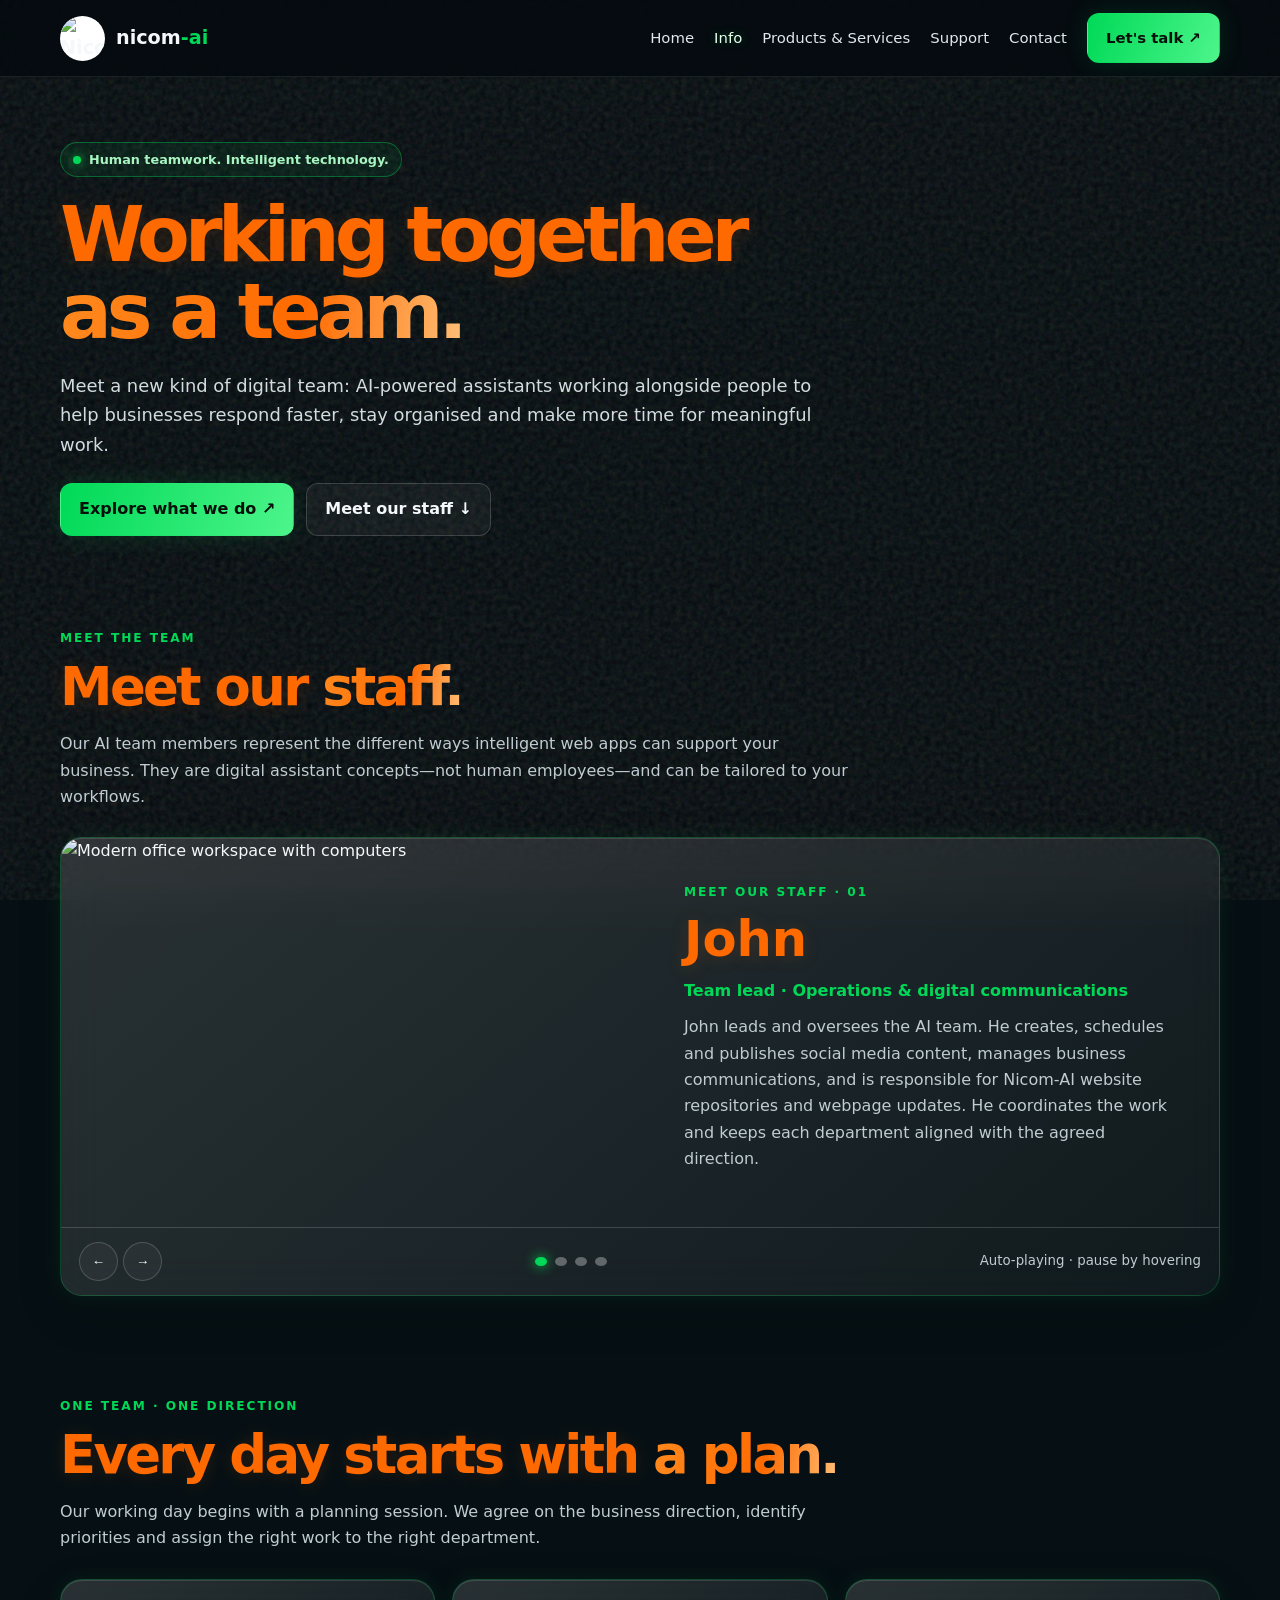
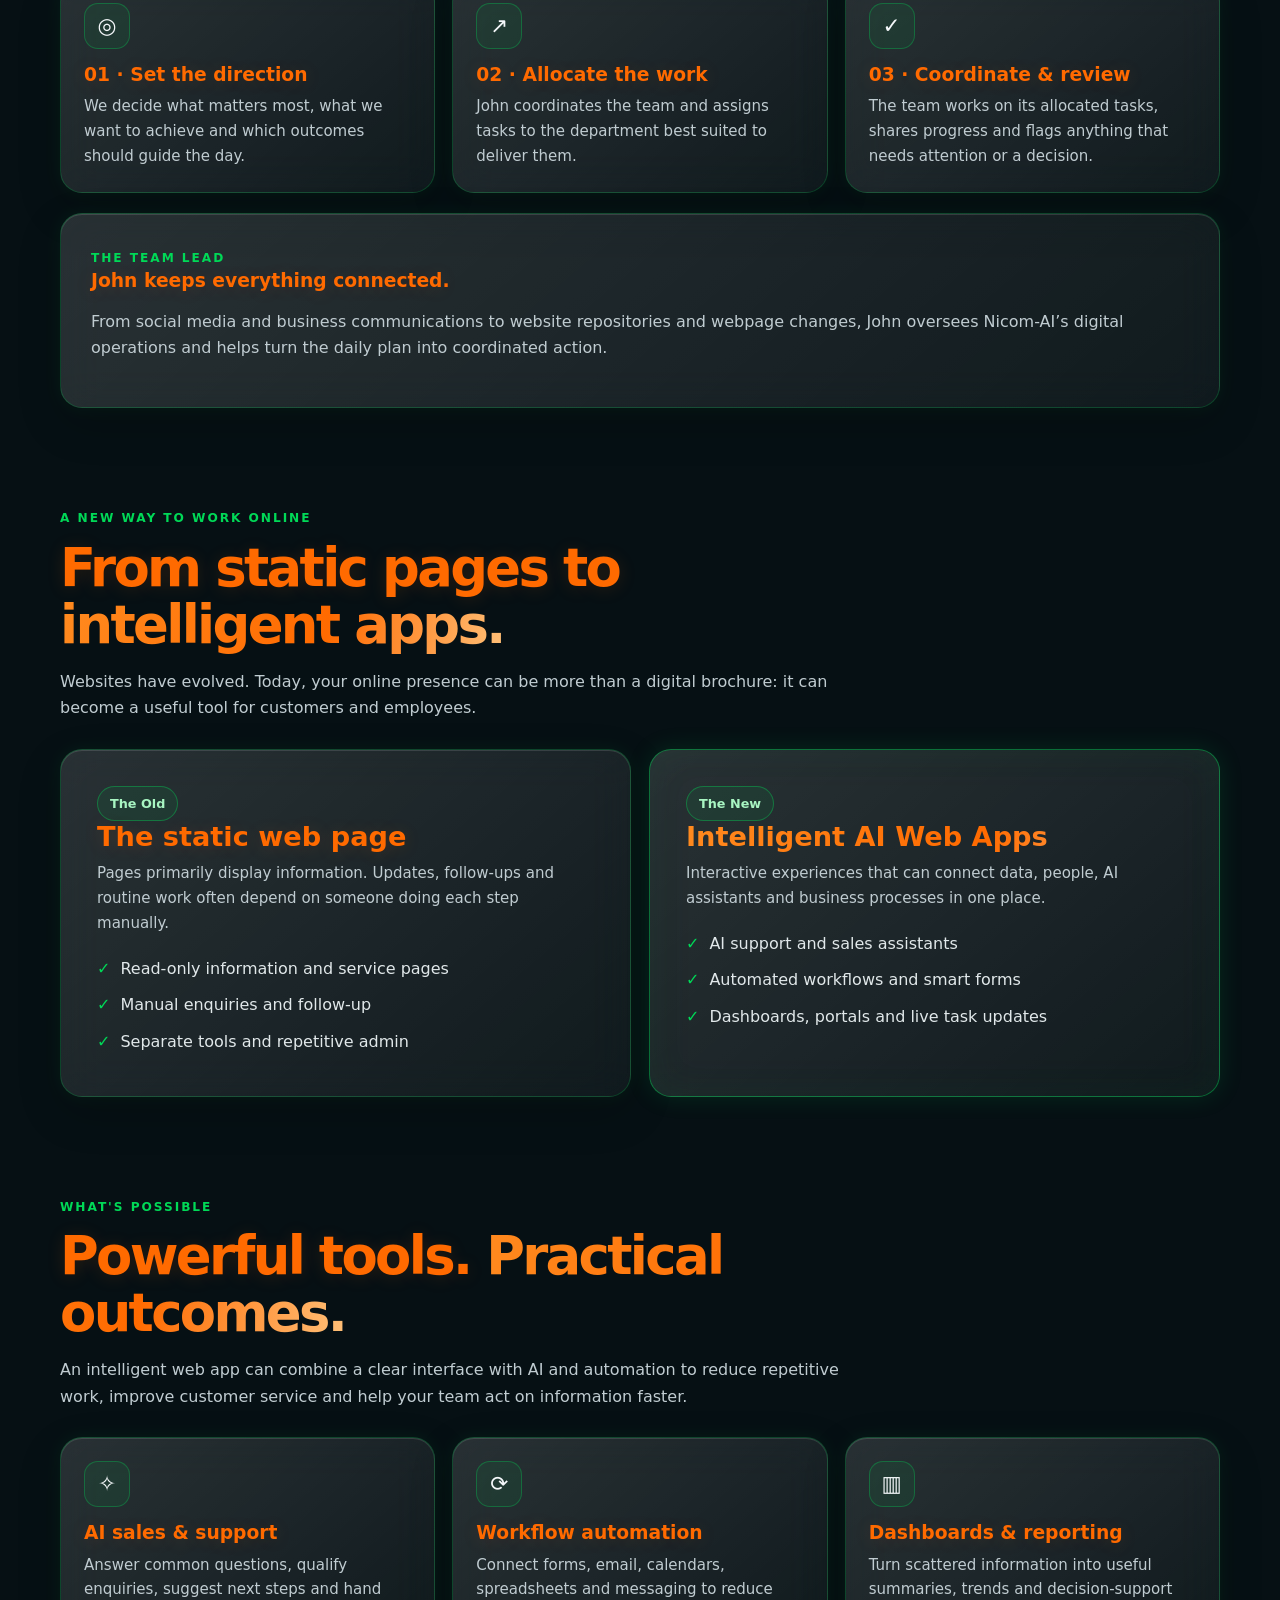
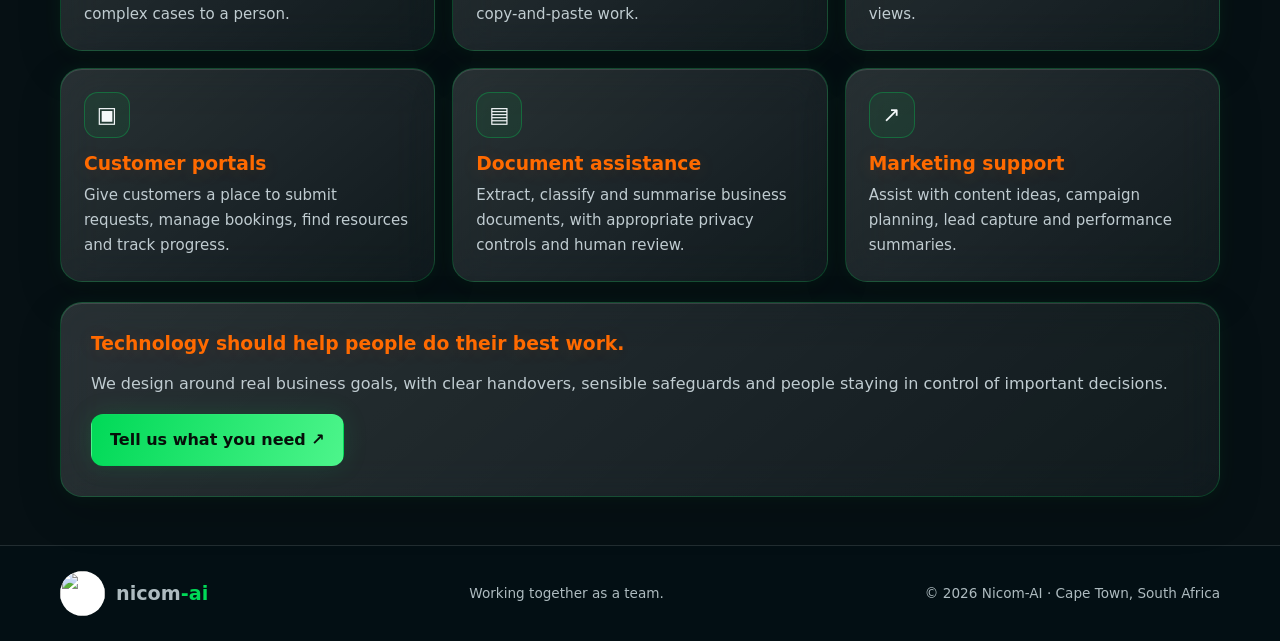
==== commit 1d08d7c6: "Expand Jenny's accounting and document management role" ====
--- a/index.html
+++ b/index.html
@@ -3,7 +3,7 @@
 <main><section class="hero"><div class="wrap"><span class="eyebrow"><i class="pulse"></i> Human teamwork. Intelligent technology.</span><h1>Working together<br><span class="grad">as a team.</span></h1><p class="lead">Meet a new kind of digital team: AI-powered assistants working alongside people to help businesses respond faster, stay organised and make more time for meaningful work.</p><div class="actions"><a class="btn primary" href="products-services.html">Explore what we do ↗</a><a class="btn ghost" href="#team">Meet our staff ↓</a></div></div></section>
 <section class="section" id="team"><div class="wrap"><div class="head"><span class="kicker">Meet the team</span><h2>Meet our <span class="grad">staff.</span></h2><p>Our AI team members represent the different ways intelligent web apps can support your business. They are digital assistant concepts—not human employees—and can be tailored to your workflows.</p></div><div class="team-slider glass" data-slider>
 <article class="slide active"><img src="https://images.unsplash.com/photo-1497366754035-f200968a6e72?auto=format&fit=crop&w=1100&q=85" alt="Modern office workspace with computers"><div class="slide-copy"><span class="tagline">Meet our staff · 01</span><h3>John</h3><p class="role">Team lead · Operations &amp; digital communications</p><p>John leads and oversees the AI team. He creates, schedules and publishes social media content, manages business communications, and is responsible for Nicom-AI website repositories and webpage updates. He coordinates the work and keeps each department aligned with the agreed direction.</p></div></article>
-<article class="slide"><img src="https://images.unsplash.com/photo-1497366811353-6870744d04b2?auto=format&fit=crop&w=1100&q=85" alt="Bright collaborative office desk and computer"><div class="slide-copy"><span class="tagline">Meet our staff · 02</span><h3>Jenny</h3><p class="role">Accounts &amp; administration</p><p>Jenny can help organise invoices, categorise documents, prepare summaries and flag items that need a human review.</p></div></article>
+<article class="slide"><img src="https://images.unsplash.com/photo-1497366811353-6870744d04b2?auto=format&fit=crop&w=1100&q=85" alt="Bright collaborative office desk and computer"><div class="slide-copy"><span class="tagline">Meet our staff · 02</span><h3>Jenny</h3><p class="role">Head of Accounting · Documents &amp; Spreadsheets</p><p>Jenny manages the accounting workflow: creating invoices, following up on outstanding payments, allocating transactions to the correct accounts, reconciling records and balancing the books. She also manages business documents and spreadsheets, creating and editing files and preparing amended or new documents to send to clients or the business owner. Financial records and outgoing documents can be routed for approval where required.</p></div></article>
 <article class="slide"><img src="https://images.unsplash.com/photo-1552664730-d307ca884978?auto=format&fit=crop&w=1100&q=85" alt="Marketing team collaborating around a table"><div class="slide-copy"><span class="tagline">Meet our staff · 03</span><h3>Cathy</h3><p class="role">Marketing &amp; advertising</p><p>Cathy supports campaign ideas, content drafts, audience research and performance summaries so your marketing stays moving.</p></div></article>
 <article class="slide"><img src="https://images.unsplash.com/photo-1516321318423-f06f85e504b3?auto=format&fit=crop&w=1100&q=85" alt="Technical support professional working at a computer"><div class="slide-copy"><span class="tagline">Meet our staff · 04</span><h3>Saun</h3><p class="role">Support &amp; technical assistance</p><p>Saun can answer common questions, guide users through troubleshooting and route complex issues to the right person.</p></div></article>
 <div class="slider-controls"><div><button class="arrow" data-prev aria-label="Previous slide">←</button> <button class="arrow" data-next aria-label="Next slide">→</button></div><div class="dots" aria-label="Choose team member"><button class="dot active" aria-label="John"></button><button class="dot" aria-label="Jenny"></button><button class="dot" aria-label="Cathy"></button><button class="dot" aria-label="Saun"></button></div><small class="muted">Auto-playing · pause by hovering</small></div></div></div></section>
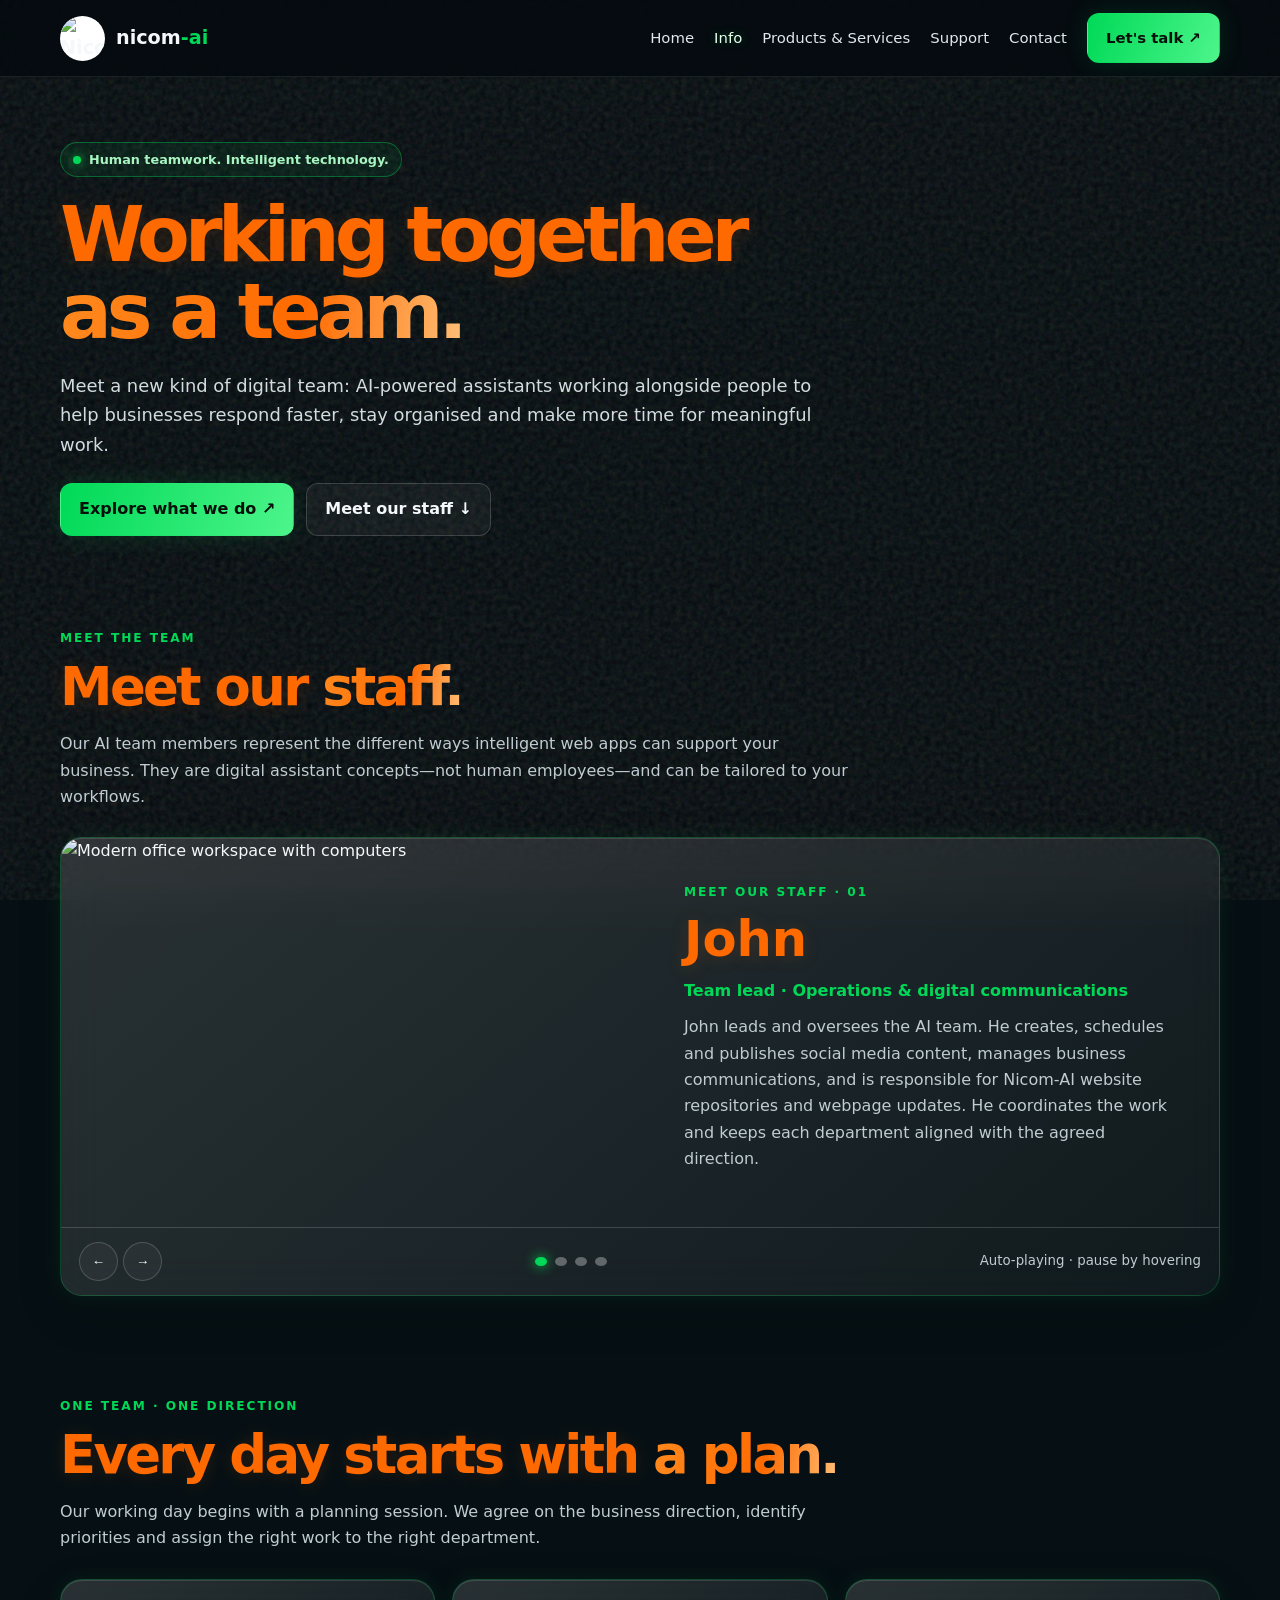
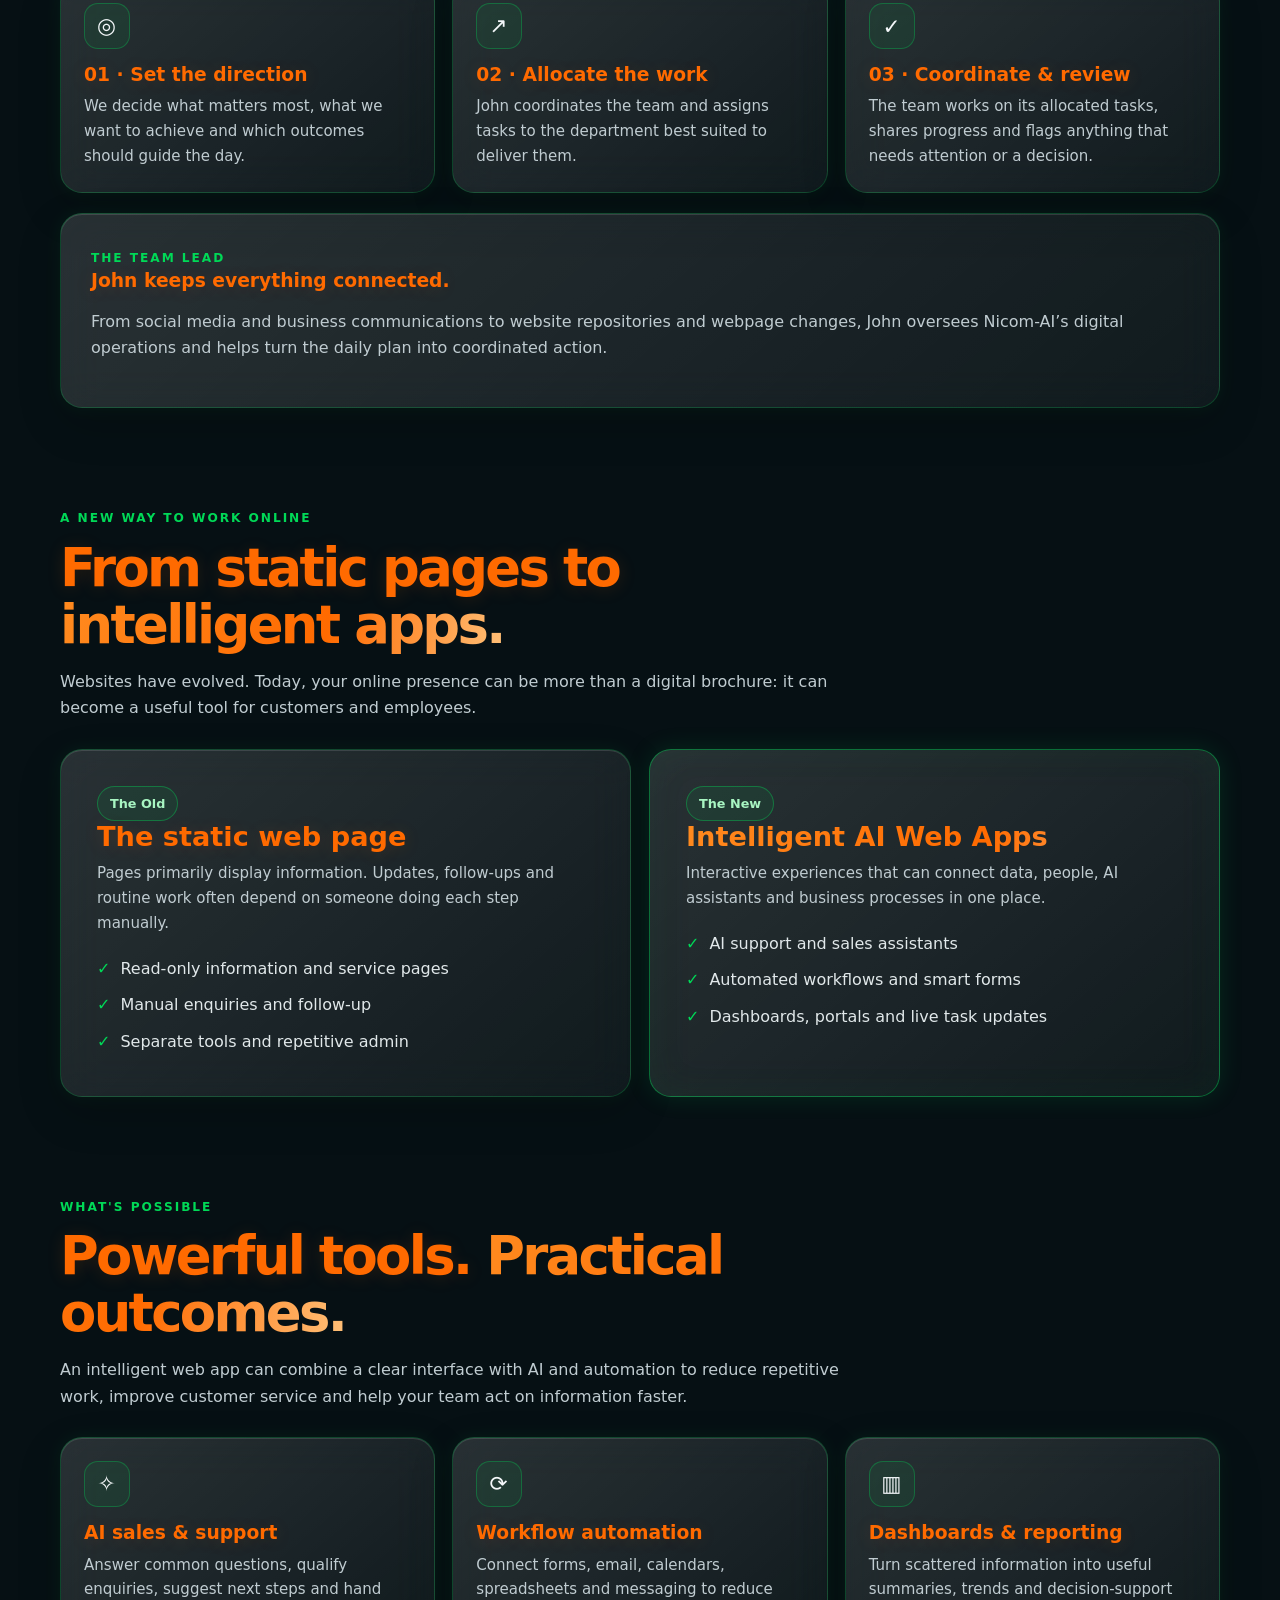
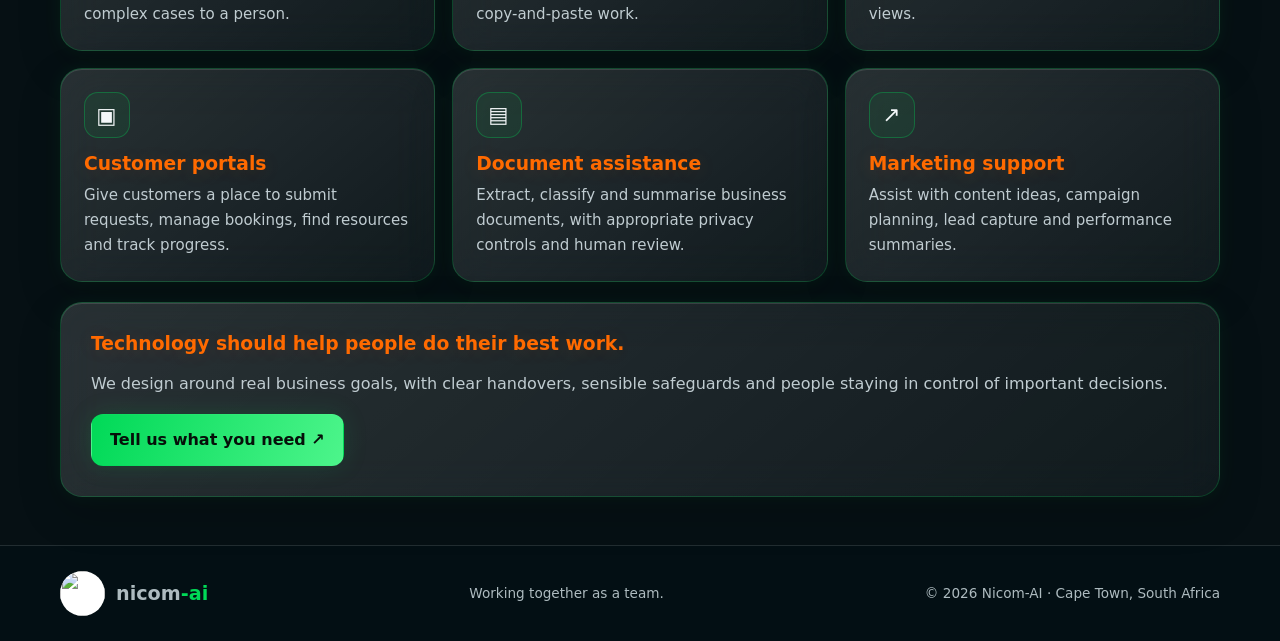
==== commit cc97b6a1: "Define Saun as 24/7 technical expert" ====
--- a/index.html
+++ b/index.html
@@ -4,8 +4,8 @@
 <section class="section" id="team"><div class="wrap"><div class="head"><span class="kicker">Meet the team</span><h2>Meet our <span class="grad">staff.</span></h2><p>Our AI team members represent the different ways intelligent web apps can support your business. They are digital assistant concepts—not human employees—and can be tailored to your workflows.</p></div><div class="team-slider glass" data-slider>
 <article class="slide active"><img src="https://images.unsplash.com/photo-1497366754035-f200968a6e72?auto=format&fit=crop&w=1100&q=85" alt="Modern office workspace with computers"><div class="slide-copy"><span class="tagline">Meet our staff · 01</span><h3>John</h3><p class="role">Team lead · Operations &amp; digital communications</p><p>John leads and oversees the AI team. He creates, schedules and publishes social media content, manages business communications, and is responsible for Nicom-AI website repositories and webpage updates. He coordinates the work and keeps each department aligned with the agreed direction.</p></div></article>
 <article class="slide"><img src="https://images.unsplash.com/photo-1497366811353-6870744d04b2?auto=format&fit=crop&w=1100&q=85" alt="Bright collaborative office desk and computer"><div class="slide-copy"><span class="tagline">Meet our staff · 02</span><h3>Jenny</h3><p class="role">Head of Accounting · Documents &amp; Spreadsheets</p><p>Jenny manages the accounting workflow: creating invoices, following up on outstanding payments, allocating transactions to the correct accounts, reconciling records and balancing the books. She also manages business documents and spreadsheets, creating and editing files and preparing amended or new documents to send to clients or the business owner. Financial records and outgoing documents can be routed for approval where required.</p></div></article>
-<article class="slide"><img src="https://images.unsplash.com/photo-1552664730-d307ca884978?auto=format&fit=crop&w=1100&q=85" alt="Marketing team collaborating around a table"><div class="slide-copy"><span class="tagline">Meet our staff · 03</span><h3>Cathy</h3><p class="role">Marketing &amp; advertising</p><p>Cathy supports campaign ideas, content drafts, audience research and performance summaries so your marketing stays moving.</p></div></article>
-<article class="slide"><img src="https://images.unsplash.com/photo-1516321318423-f06f85e504b3?auto=format&fit=crop&w=1100&q=85" alt="Technical support professional working at a computer"><div class="slide-copy"><span class="tagline">Meet our staff · 04</span><h3>Saun</h3><p class="role">Support &amp; technical assistance</p><p>Saun can answer common questions, guide users through troubleshooting and route complex issues to the right person.</p></div></article>
+<article class="slide"><img src="https://images.unsplash.com/photo-1552664730-d307ca884978?auto=format&fit=crop&w=1100&q=85" alt="Marketing team collaborating around a table"><div class="slide-copy"><span class="tagline">Meet our staff · 03</span><h3>Cathy</h3><p class="role">Head of Marketing &amp; Sales · Client Acquisition</p><p>Cathy manages the complete marketing and sales journey: researching and prospecting for new clients, responding to incoming enquiries, qualifying leads, guiding prospects, following up and progressing opportunities through to a sale. She coordinates the handover and next steps for successful client onboarding. Cathy also plans and manages advertising, promotions and campaigns, and tracks performance against monthly sales and marketing targets. Her communication channels include WhatsApp, voice calls, website chat, SMS, email and Telegram, with activity coordinated through the relevant connected services and approval workflows.</p></div></article>
+<article class="slide"><img src="https://images.unsplash.com/photo-1516321318423-f06f85e504b3?auto=format&fit=crop&w=1100&q=85" alt="Technical support professional working at a computer"><div class="slide-copy"><span class="tagline">Meet our staff · 04</span><h3>Saun</h3><p class="role">Technical Expert · 24/7 Product &amp; Service Support</p><p>Saun is Nicom-AI’s technical expert and product knowledge specialist. He maintains a detailed understanding of our products and services, helps customers understand how things work, diagnoses technical issues and guides problem-solving at any time of day. Saun is designed to provide support 24 hours a day, 7 days a week, with complex or unresolved matters escalated to the appropriate human team member when needed.</p></div></article>
 <div class="slider-controls"><div><button class="arrow" data-prev aria-label="Previous slide">←</button> <button class="arrow" data-next aria-label="Next slide">→</button></div><div class="dots" aria-label="Choose team member"><button class="dot active" aria-label="John"></button><button class="dot" aria-label="Jenny"></button><button class="dot" aria-label="Cathy"></button><button class="dot" aria-label="Saun"></button></div><small class="muted">Auto-playing · pause by hovering</small></div></div></div></section>
 <section class="section" id="daily-briefing"><div class="wrap"><div class="head"><span class="kicker">One team · One direction</span><h2>Every day starts with <span class="grad">a plan.</span></h2><p>Our working day begins with a planning session. We agree on the business direction, identify priorities and assign the right work to the right department.</p></div><div class="grid"><article class="card glass"><div class="ico">◎</div><h3>01 · Set the direction</h3><p>We decide what matters most, what we want to achieve and which outcomes should guide the day.</p></article><article class="card glass"><div class="ico">↗</div><h3>02 · Allocate the work</h3><p>John coordinates the team and assigns tasks to the department best suited to deliver them.</p></article><article class="card glass"><div class="ico">✓</div><h3>03 · Coordinate &amp; review</h3><p>The team works on its allocated tasks, shares progress and flags anything that needs attention or a decision.</p></article></div><div class="banner glass"><span class="kicker">The team lead</span><h3>John keeps everything connected.</h3><p>From social media and business communications to website repositories and webpage changes, John oversees Nicom-AI’s digital operations and helps turn the daily plan into coordinated action.</p></div></div></section>
 <section class="section"><div class="wrap"><div class="head"><span class="kicker">A new way to work online</span><h2>From static pages to <span class="grad">intelligent apps.</span></h2><p>Websites have evolved. Today, your online presence can be more than a digital brochure: it can become a useful tool for customers and employees.</p></div><div class="compare"><article class="card glass"><span class="badge">The Old</span><h3>The static web page</h3><p>Pages primarily display information. Updates, follow-ups and routine work often depend on someone doing each step manually.</p><ul class="ticks"><li>Read-only information and service pages</li><li>Manual enquiries and follow-up</li><li>Separate tools and repetitive admin</li></ul></article><article class="card glass"><span class="badge">The New</span><h3 class="grad">Intelligent AI Web Apps</h3><p>Interactive experiences that can connect data, people, AI assistants and business processes in one place.</p><ul class="ticks"><li>AI support and sales assistants</li><li>Automated workflows and smart forms</li><li>Dashboards, portals and live task updates</li></ul></article></div></div></section>
